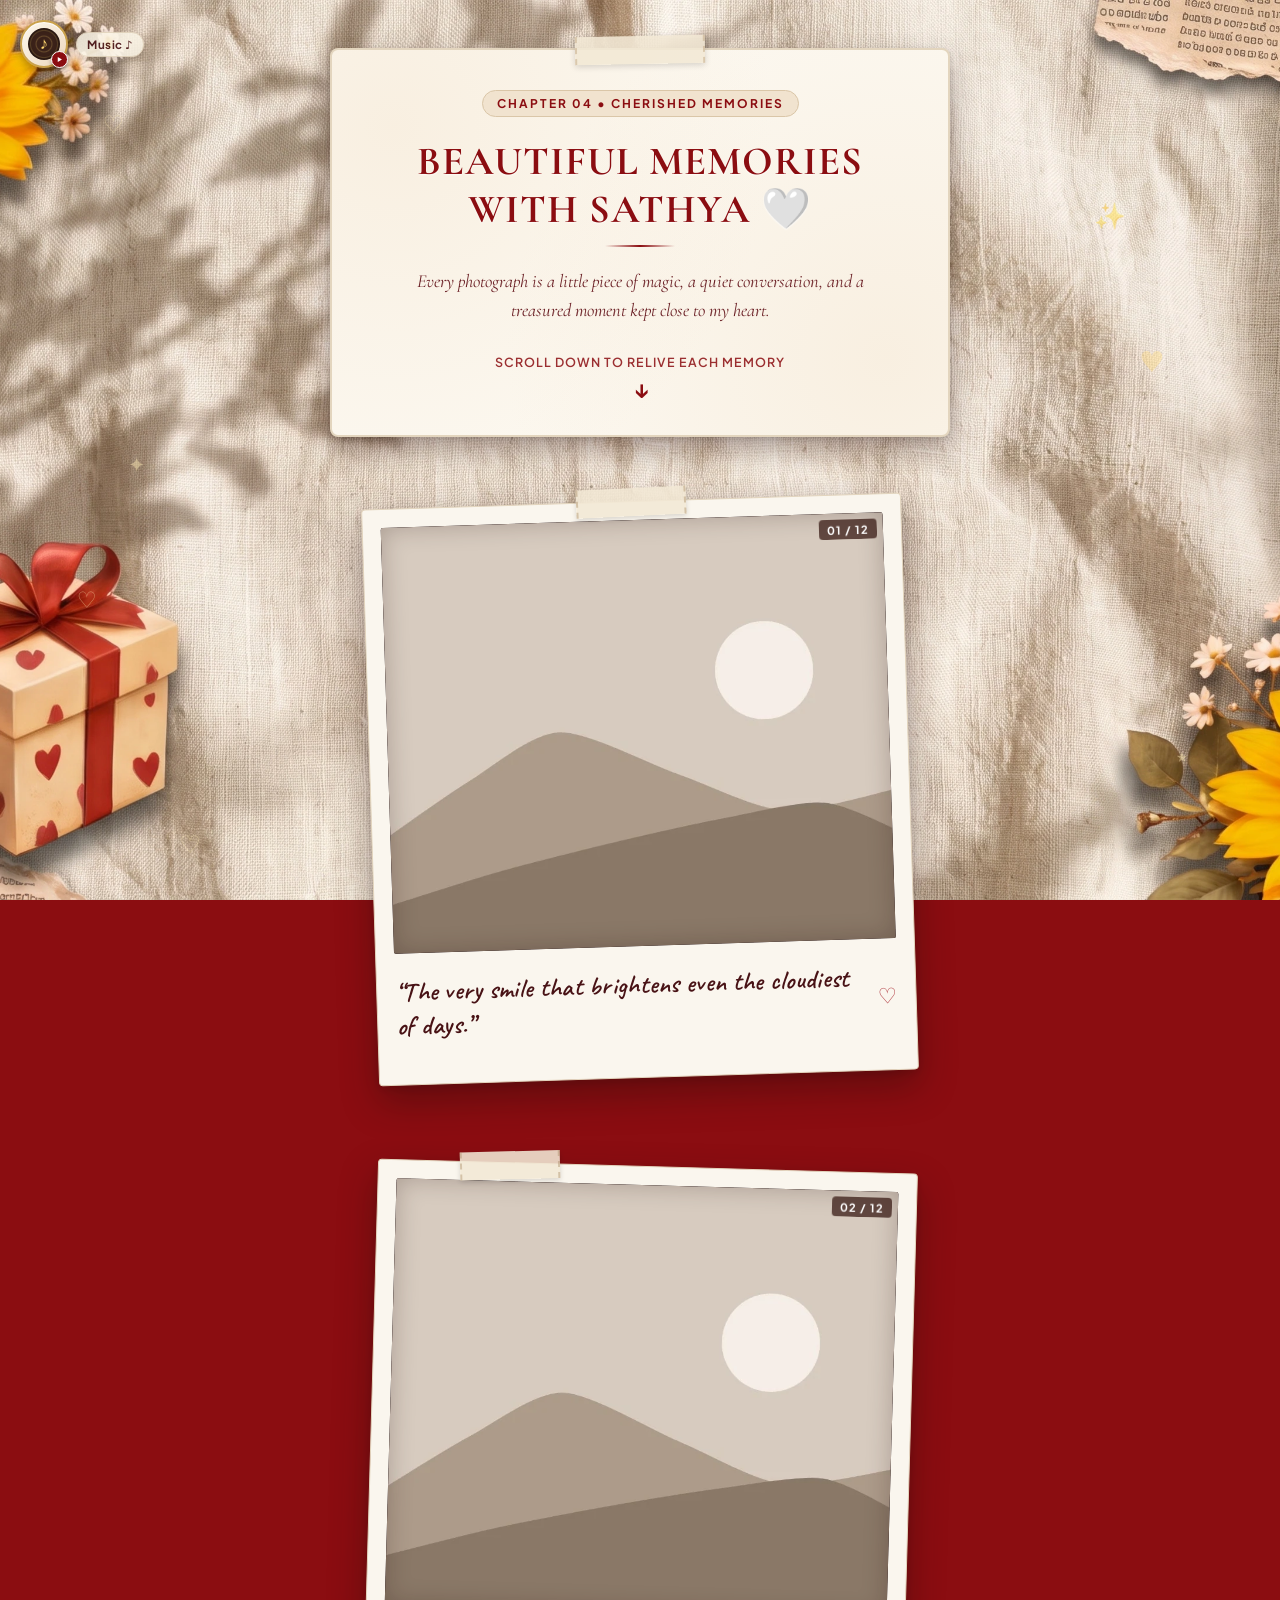
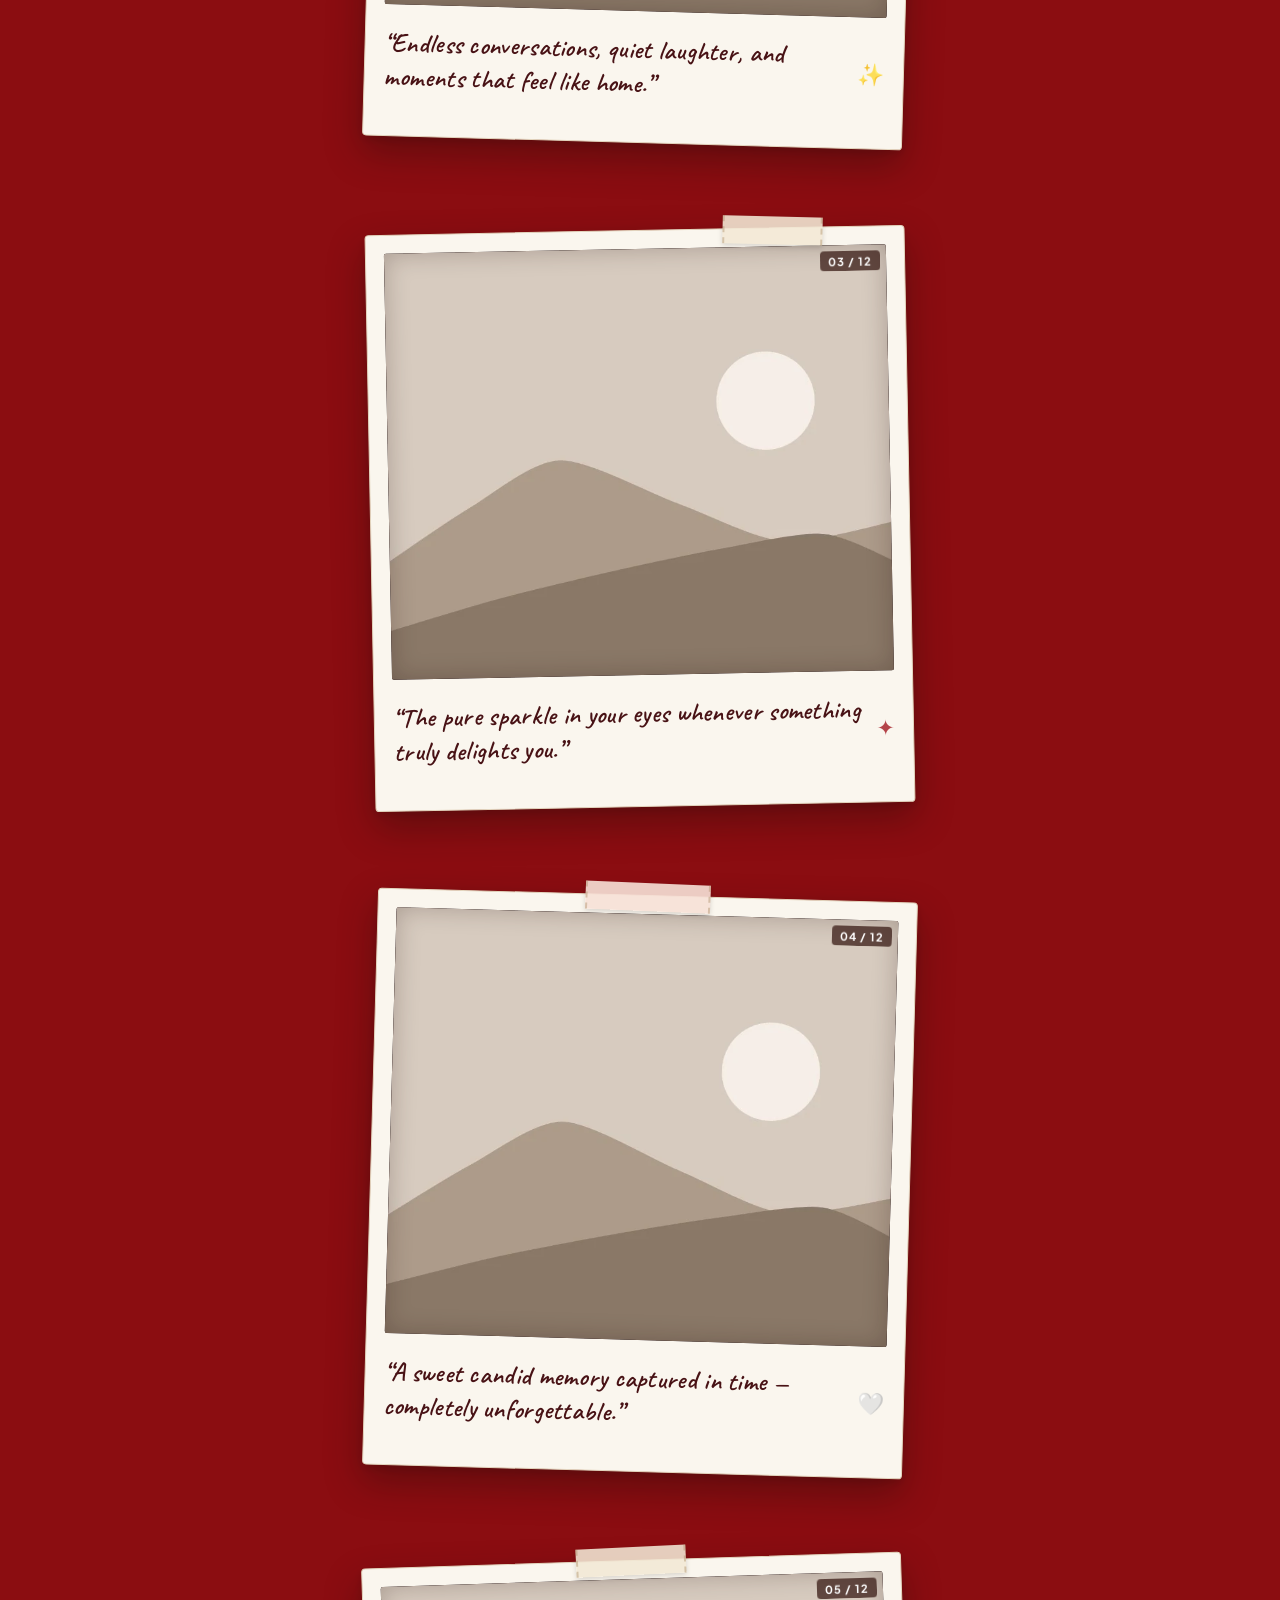
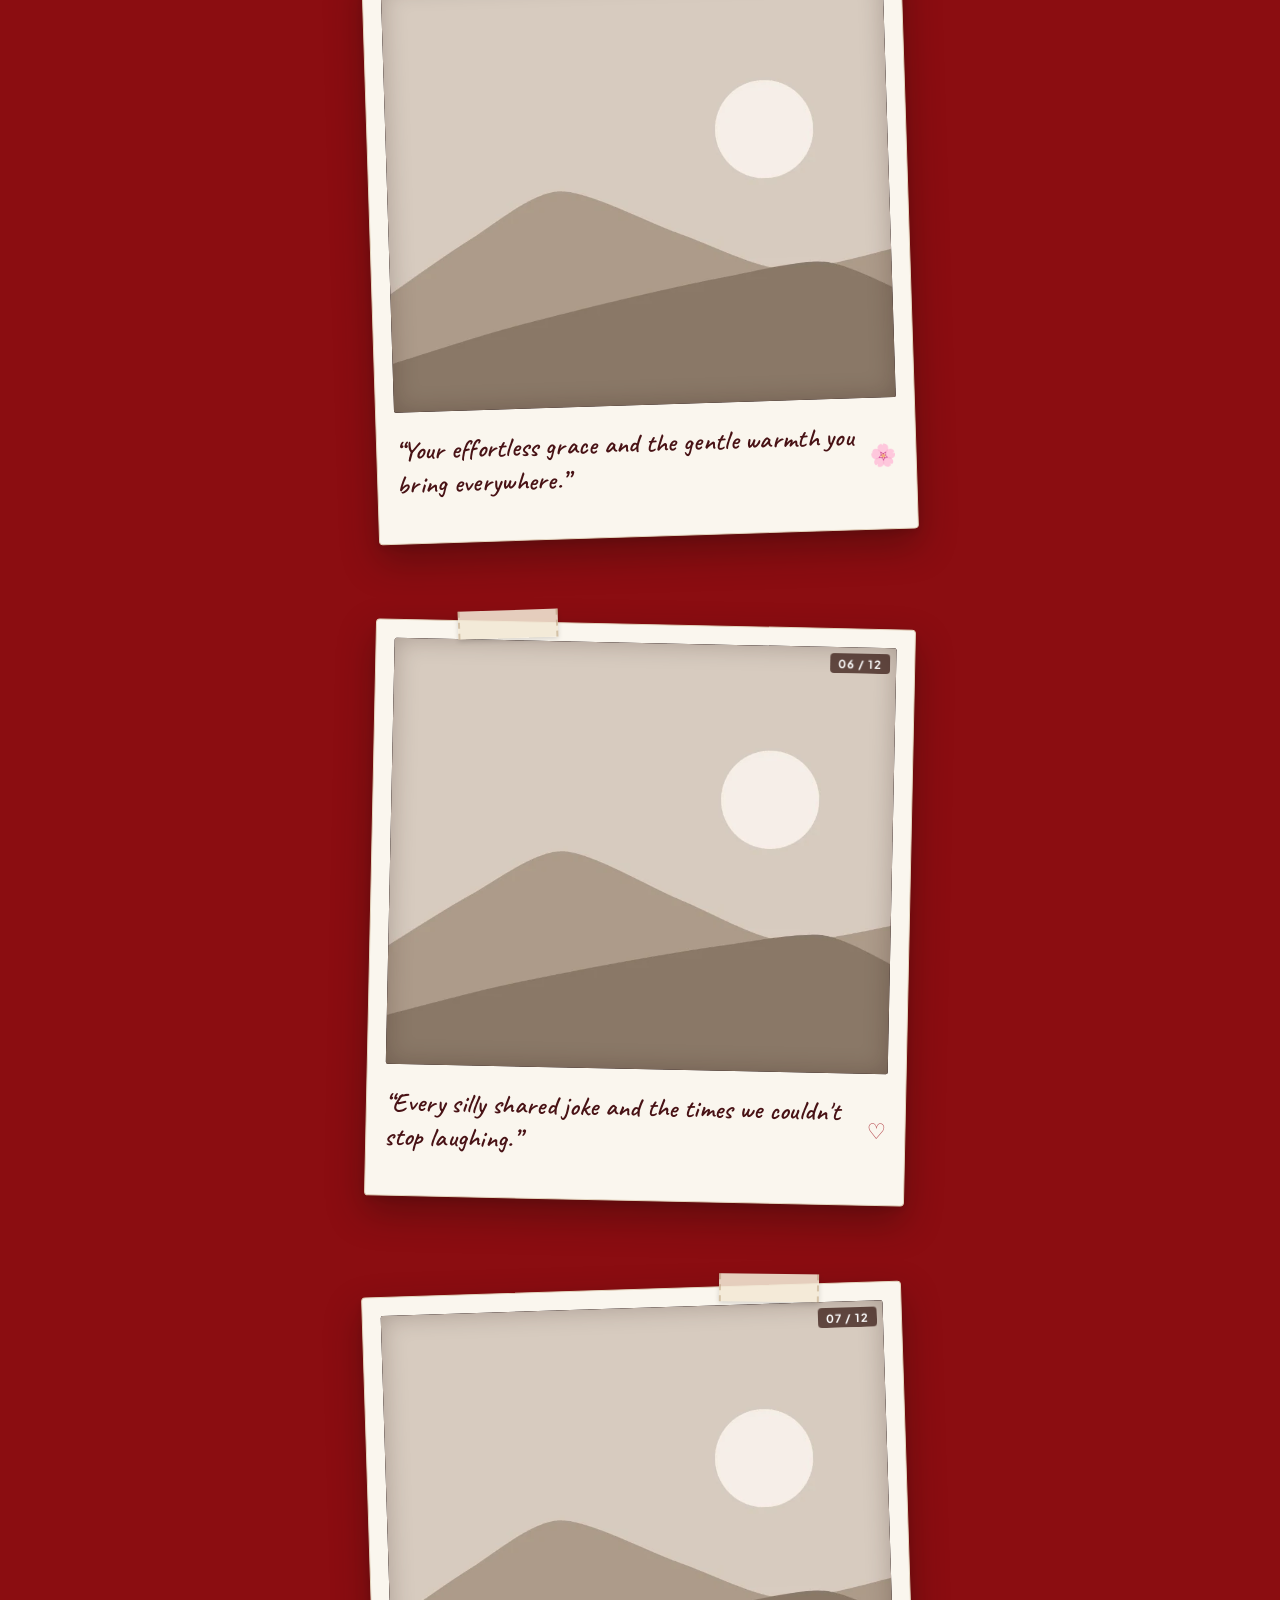
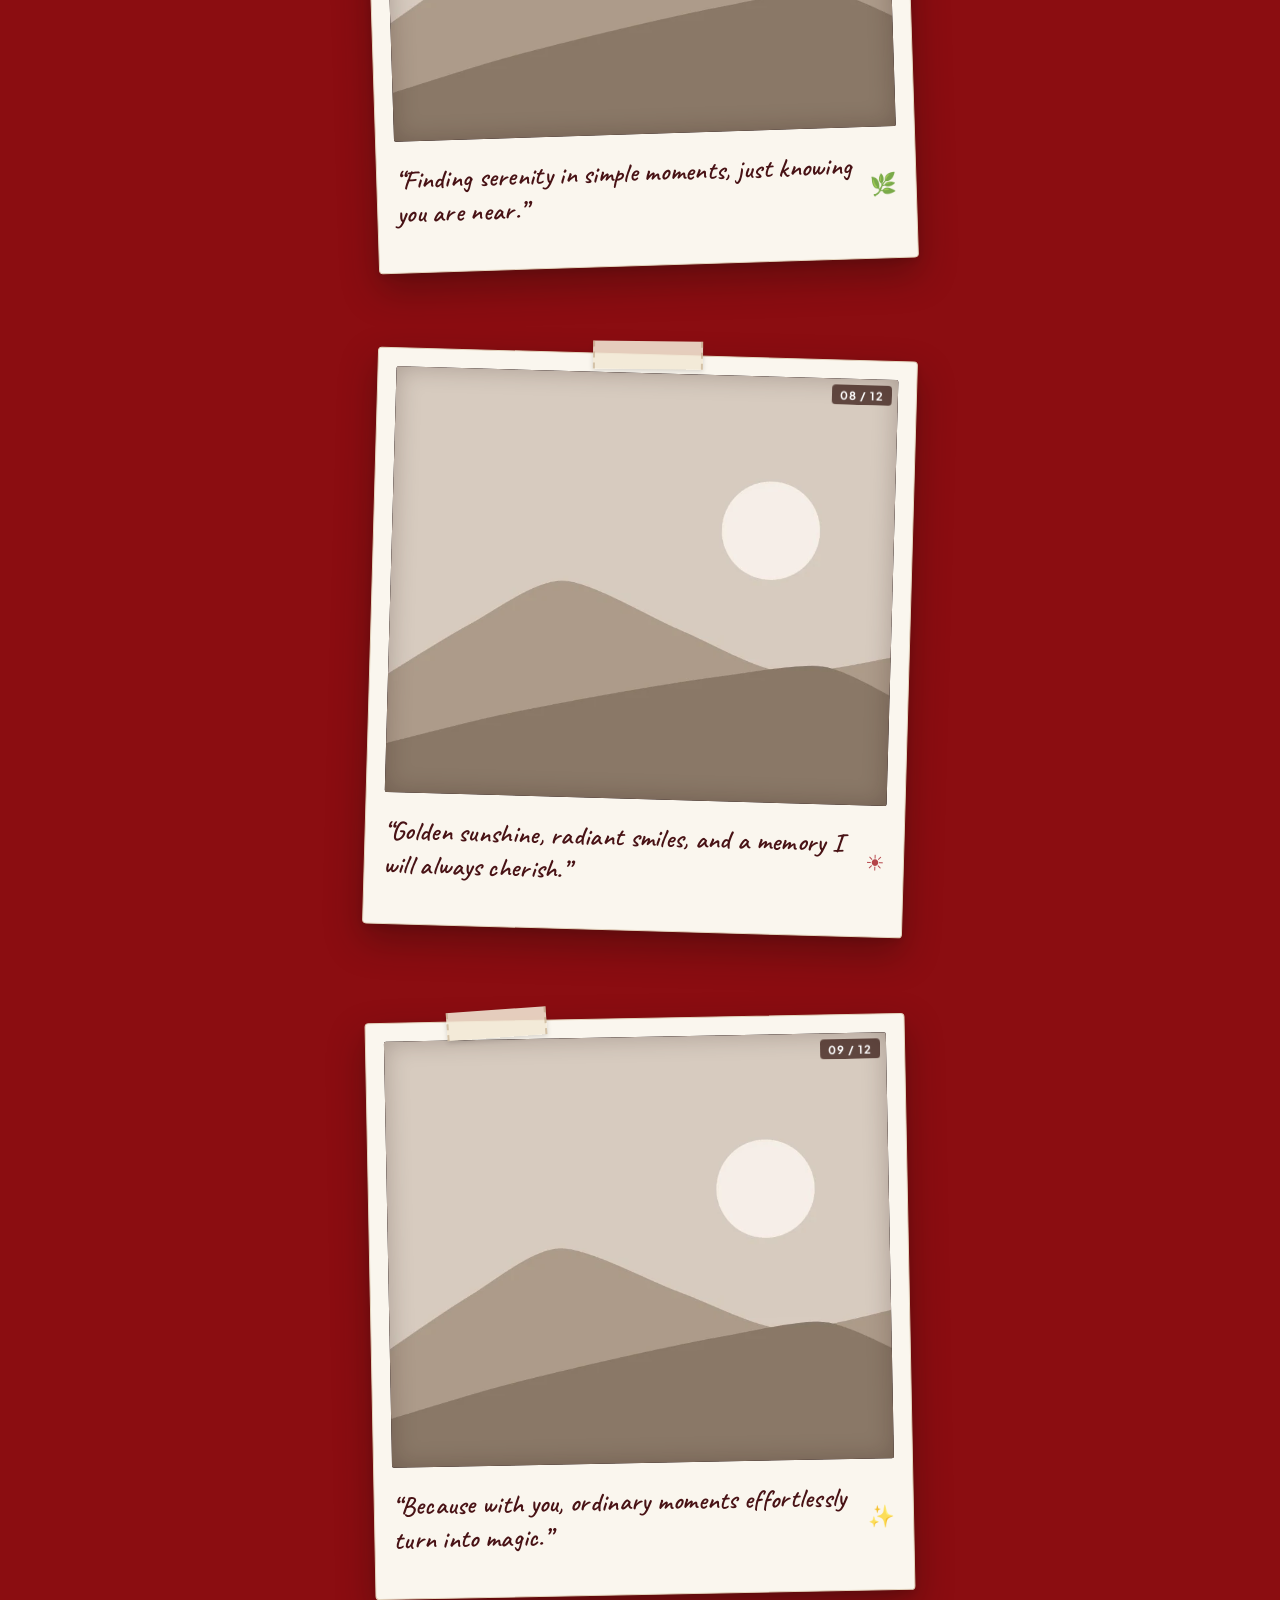
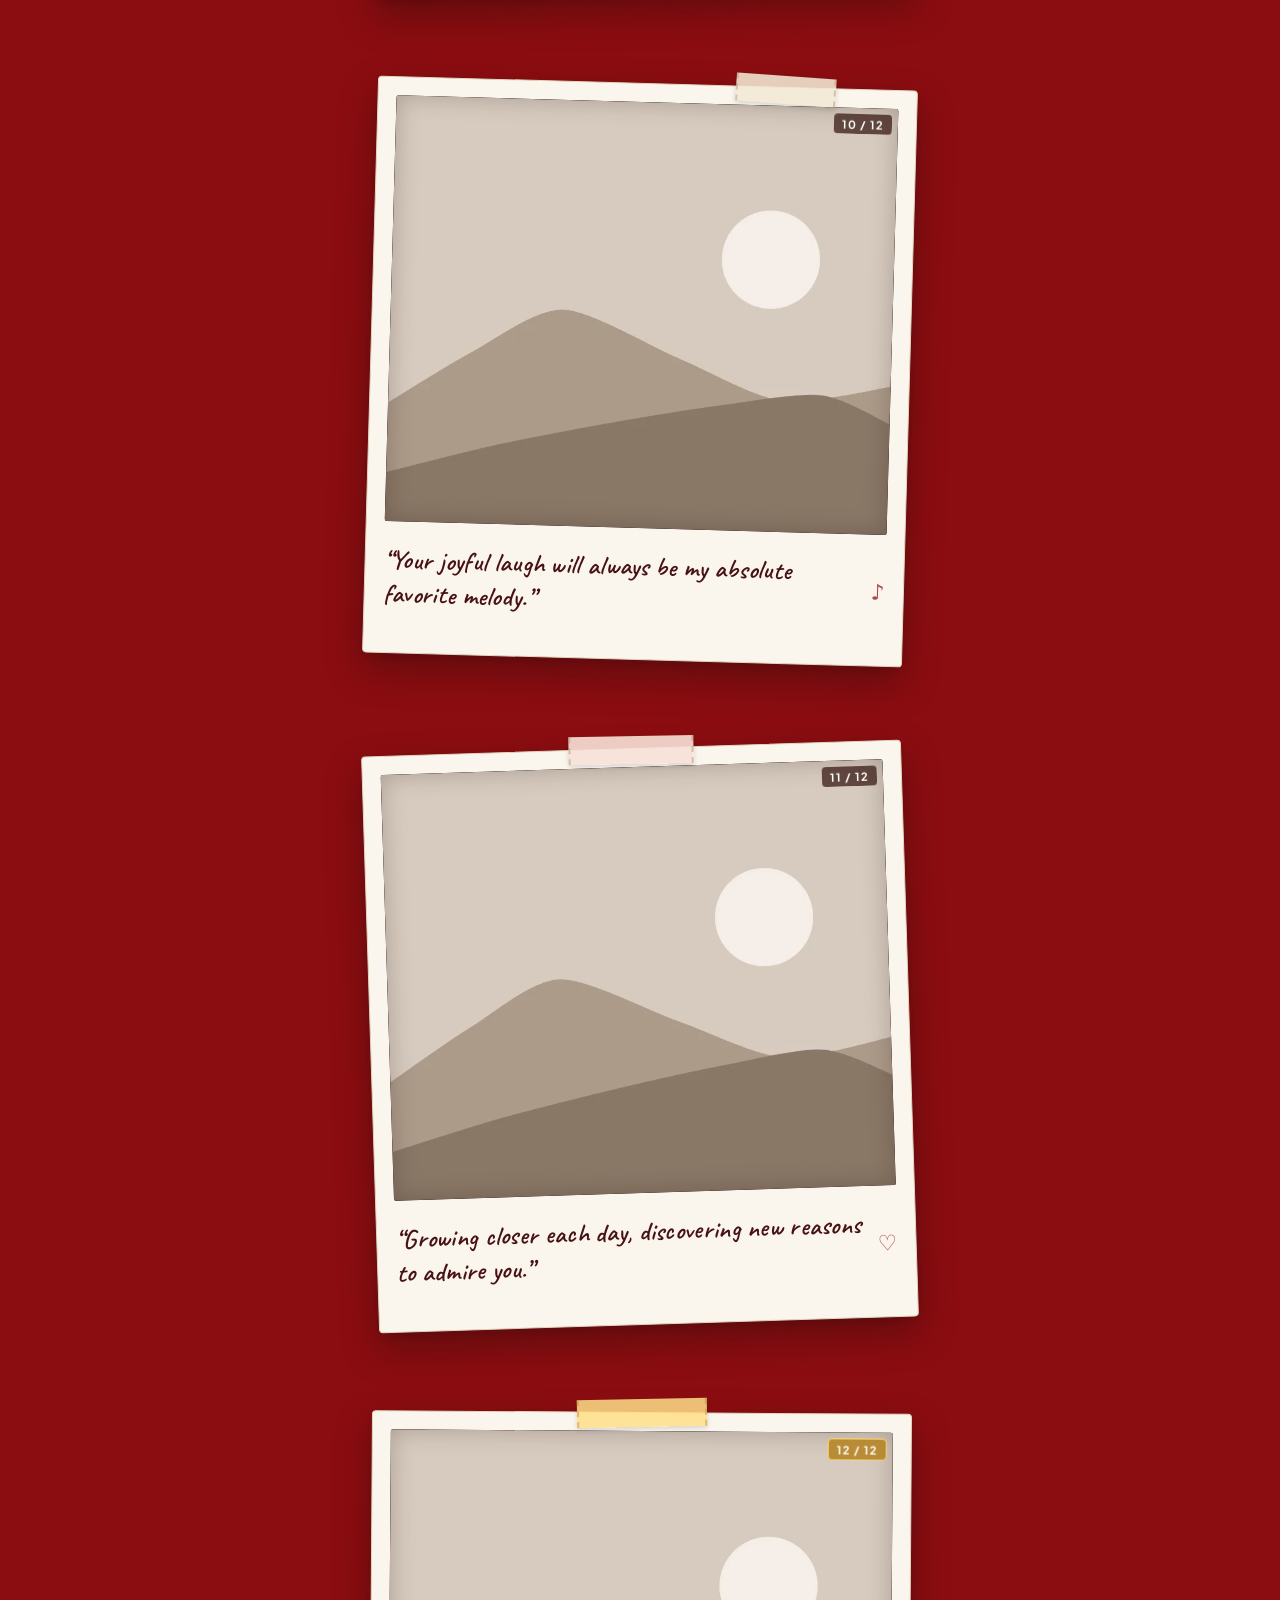
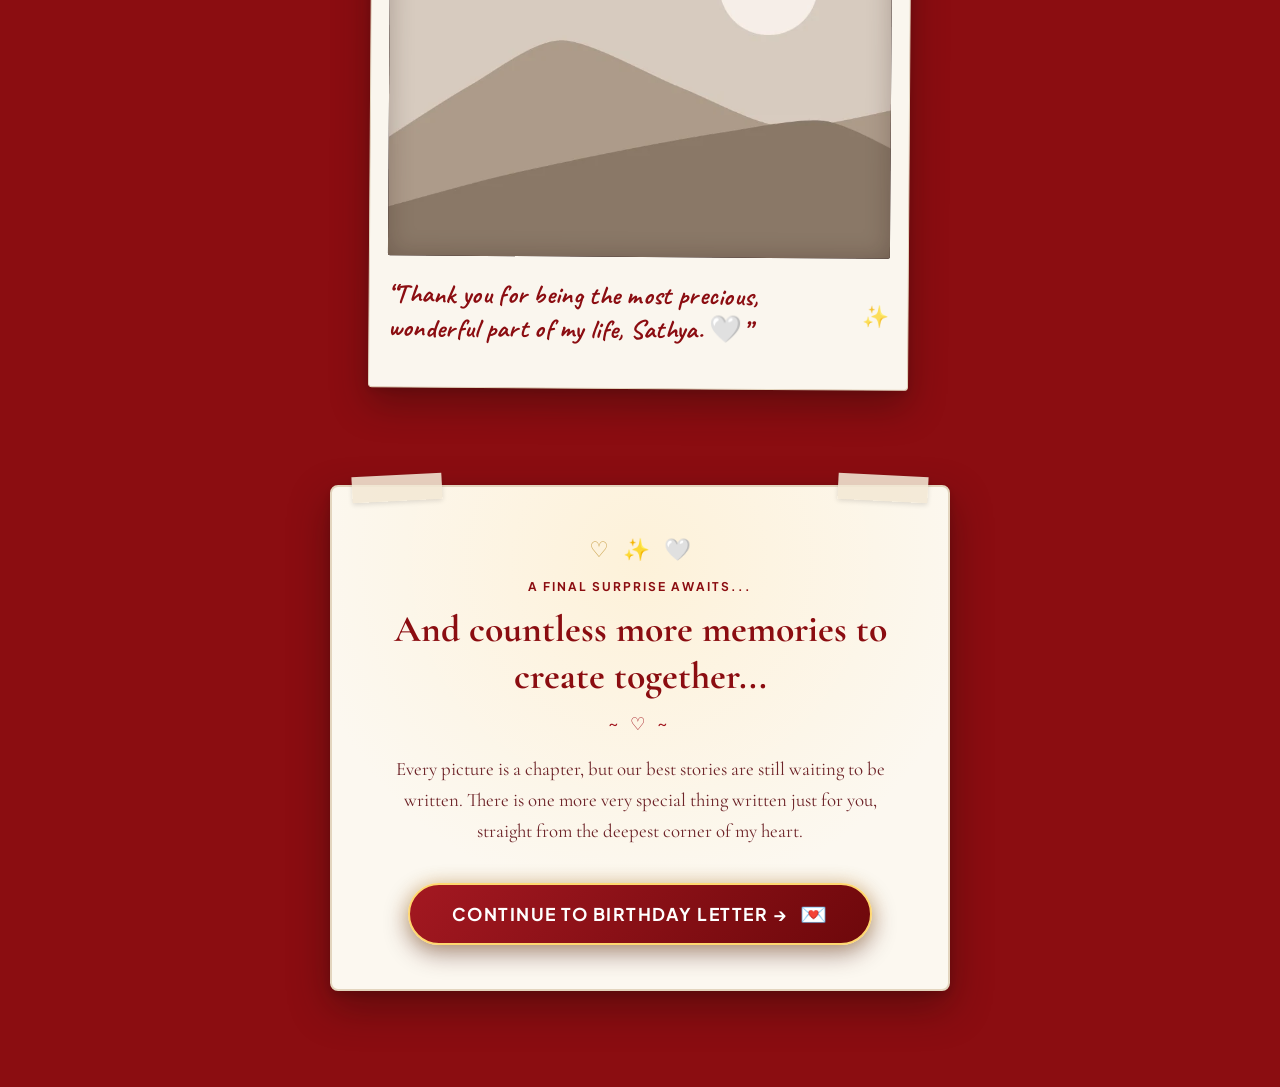
==== beautiful memories.html @ be0d981c "Initial birthday website project setup" ====
<!DOCTYPE html>
<html lang="en">
<head>
  <meta charset="UTF-8">
  <meta name="viewport" content="width=device-width, initial-scale=1.0">
  <meta name="theme-color" content="#8b0d11">
  <title>Beautiful Memories with Sathya — Sathya's Birthday</title>

  <!-- Google Fonts: Romantic vintage cursive handwriting & warm serif/sans -->
  <link rel="preconnect" href="https://fonts.googleapis.com">
  <link rel="preconnect" href="https://fonts.gstatic.com" crossorigin>
  <link href="https://fonts.googleapis.com/css2?family=Caveat:wght@500;600;700&family=Cormorant+Garamond:ital,wght@0,500;0,600;0,700;1,400;1,600&family=Dancing+Script:wght@600;700&family=Marck+Script&family=Playfair+Display:ital,wght@0,600;0,700;1,400&family=Plus+Jakarta+Sans:wght@400;500;600;700&display=swap" rel="stylesheet">

  <link rel="stylesheet" href="css/beautiful-memories.css">
</head>
<body class="beautiful-memories-body">

  <!-- Ambient Scrapbook Floating Particles -->
  <div class="beautiful-memories-ambient" aria-hidden="true">
    <span class="beautiful-memories-ambient-item bm-heart-1">♡</span>
    <span class="beautiful-memories-ambient-item bm-heart-2">♥</span>
    <span class="beautiful-memories-ambient-item bm-heart-3">♡</span>
    <span class="beautiful-memories-ambient-item bm-star-1">✨</span>
    <span class="beautiful-memories-ambient-item bm-star-2">✦</span>
    <span class="beautiful-memories-ambient-item bm-star-3">⋆</span>
    <span class="beautiful-memories-ambient-item bm-heart-4">♡</span>
  </div>

  <!-- Reusable Fixed Top-Left Background Music Player -->
  <aside class="beautiful-memories-music-player" id="beautiful-memories-music-player" aria-label="Background music controls">
    <button 
      type="button" 
      class="beautiful-memories-music-btn" 
      id="beautiful-memories-music-btn" 
      aria-label="Toggle background music"
      aria-pressed="false"
    >
      <div class="beautiful-memories-music-disc" aria-hidden="true">
        <span class="beautiful-memories-music-note">♪</span>
      </div>
      <span class="beautiful-memories-music-indicator" aria-hidden="true">
        <svg class="beautiful-memories-music-indicator-icon beautiful-memories-indicator-play" viewBox="0 0 10 10">
          <polygon points="2.5,1.5 8.5,5 2.5,8.5" />
        </svg>
        <svg class="beautiful-memories-music-indicator-icon beautiful-memories-indicator-pause" viewBox="0 0 10 10">
          <rect x="2" y="1.5" width="2" height="7" rx="0.5" />
          <rect x="6" y="1.5" width="2" height="7" rx="0.5" />
        </svg>
      </span>
    </button>
    <span class="beautiful-memories-music-tooltip">Music ♪</span>
    <audio id="beautiful-memories-audio" preload="auto" loop>
      <source src="assets/music/birthday-song.mp3" type="audio/mpeg">
      <source src="assets/music/birthday-song.wav" type="audio/wav">
    </audio>
  </aside>

  <!-- Main Full-Length Vertical Scroll Container -->
  <main class="beautiful-memories-main" id="beautiful-memories-main">
    
    <!-- Top Header Section (Always loaded first at the very top of the page) -->
    <header class="beautiful-memories-header" id="beautiful-memories-header">
      <div class="beautiful-memories-header-card">
        <!-- Masking Tape Header Accent -->
        <div class="beautiful-memories-tape beautiful-memories-tape-header" aria-hidden="true"></div>
        
        <span class="beautiful-memories-chapter-badge">CHAPTER 04 • CHERISHED MEMORIES</span>
        <h1 class="beautiful-memories-title">BEAUTIFUL MEMORIES WITH SATHYA 🤍</h1>
        <div class="beautiful-memories-title-flourish" aria-hidden="true"></div>
        
        <p class="beautiful-memories-subtitle">
          Every photograph is a little piece of magic, a quiet conversation, and a treasured moment kept close to my heart.
        </p>

        <!-- Downward Scroll Indicator -->
        <div class="beautiful-memories-scroll-cue" aria-hidden="true">
          <span class="beautiful-memories-scroll-text">Scroll down to relive each memory</span>
          <div class="beautiful-memories-scroll-arrow">↓</div>
        </div>
      </div>
    </header>

    <!-- 12 Individual Vertical Photo Sections (One Large Photograph at a Time) -->
    <div class="beautiful-memories-gallery" id="beautiful-memories-gallery">

      <!-- ================= PHOTO 01 ================= -->
      <section class="beautiful-memories-photo-section" id="memory-section-1" aria-label="Memory 1 of 12">
        <article class="beautiful-memories-polaroid-card polaroid-tilt-left" data-index="1">
          <div class="beautiful-memories-washi-tape washi-tape-center" aria-hidden="true"></div>
          <span class="beautiful-memories-counter-tag">01 / 12</span>
          
          <div class="beautiful-memories-photo-frame">
            <img 
              src="assets/photos/photo-1.webp" 
              alt="Memory 1 with Sathya" 
              class="beautiful-memories-img" 
              loading="eager"
              onerror="this.onerror=null; this.src='assets/photos/sathya-birthday-photo.webp';"
            />
            <div class="beautiful-memories-photo-vignette" aria-hidden="true"></div>
          </div>

          <div class="beautiful-memories-caption-area">
            <p class="beautiful-memories-caption">
              “The very smile that brightens even the cloudiest of days.”
            </p>
            <div class="beautiful-memories-doodle-dcor" aria-hidden="true">♡</div>
          </div>
        </article>
      </section>

      <!-- ================= PHOTO 02 ================= -->
      <section class="beautiful-memories-photo-section" id="memory-section-2" aria-label="Memory 2 of 12">
        <article class="beautiful-memories-polaroid-card polaroid-tilt-right" data-index="2">
          <div class="beautiful-memories-washi-tape washi-tape-left" aria-hidden="true"></div>
          <span class="beautiful-memories-counter-tag">02 / 12</span>
          
          <div class="beautiful-memories-photo-frame">
            <img 
              src="assets/photos/photo-2.webp" 
              alt="Memory 2 with Sathya" 
              class="beautiful-memories-img" 
              loading="lazy"
              onerror="this.onerror=null; this.src='assets/photos/sathya-birthday-photo.webp';"
            />
            <div class="beautiful-memories-photo-vignette" aria-hidden="true"></div>
          </div>

          <div class="beautiful-memories-caption-area">
            <p class="beautiful-memories-caption">
              “Endless conversations, quiet laughter, and moments that feel like home.”
            </p>
            <div class="beautiful-memories-doodle-dcor" aria-hidden="true">✨</div>
          </div>
        </article>
      </section>

      <!-- ================= PHOTO 03 ================= -->
      <section class="beautiful-memories-photo-section" id="memory-section-3" aria-label="Memory 3 of 12">
        <article class="beautiful-memories-polaroid-card polaroid-tilt-slight-left" data-index="3">
          <div class="beautiful-memories-washi-tape washi-tape-right" aria-hidden="true"></div>
          <span class="beautiful-memories-counter-tag">03 / 12</span>
          
          <div class="beautiful-memories-photo-frame">
            <img 
              src="assets/photos/photo-3.webp" 
              alt="Memory 3 with Sathya" 
              class="beautiful-memories-img" 
              loading="lazy"
              onerror="this.onerror=null; this.src='assets/photos/sathya-birthday-photo.webp';"
            />
            <div class="beautiful-memories-photo-vignette" aria-hidden="true"></div>
          </div>

          <div class="beautiful-memories-caption-area">
            <p class="beautiful-memories-caption">
              “The pure sparkle in your eyes whenever something truly delights you.”
            </p>
            <div class="beautiful-memories-doodle-dcor" aria-hidden="true">✦</div>
          </div>
        </article>
      </section>

      <!-- ================= PHOTO 04 ================= -->
      <section class="beautiful-memories-photo-section" id="memory-section-4" aria-label="Memory 4 of 12">
        <article class="beautiful-memories-polaroid-card polaroid-tilt-right" data-index="4">
          <div class="beautiful-memories-washi-tape washi-tape-double" aria-hidden="true"></div>
          <span class="beautiful-memories-counter-tag">04 / 12</span>
          
          <div class="beautiful-memories-photo-frame">
            <img 
              src="assets/photos/photo-4.webp" 
              alt="Memory 4 with Sathya" 
              class="beautiful-memories-img" 
              loading="lazy"
              onerror="this.onerror=null; this.src='assets/photos/sathya-birthday-photo.webp';"
            />
            <div class="beautiful-memories-photo-vignette" aria-hidden="true"></div>
          </div>

          <div class="beautiful-memories-caption-area">
            <p class="beautiful-memories-caption">
              “A sweet candid memory captured in time — completely unforgettable.”
            </p>
            <div class="beautiful-memories-doodle-dcor" aria-hidden="true">🤍</div>
          </div>
        </article>
      </section>

      <!-- ================= PHOTO 05 ================= -->
      <section class="beautiful-memories-photo-section" id="memory-section-5" aria-label="Memory 5 of 12">
        <article class="beautiful-memories-polaroid-card polaroid-tilt-left" data-index="5">
          <div class="beautiful-memories-washi-tape washi-tape-center" aria-hidden="true"></div>
          <span class="beautiful-memories-counter-tag">05 / 12</span>
          
          <div class="beautiful-memories-photo-frame">
            <img 
              src="assets/photos/photo-5.webp" 
              alt="Memory 5 with Sathya" 
              class="beautiful-memories-img" 
              loading="lazy"
              onerror="this.onerror=null; this.src='assets/photos/sathya-birthday-photo.webp';"
            />
            <div class="beautiful-memories-photo-vignette" aria-hidden="true"></div>
          </div>

          <div class="beautiful-memories-caption-area">
            <p class="beautiful-memories-caption">
              “Your effortless grace and the gentle warmth you bring everywhere.”
            </p>
            <div class="beautiful-memories-doodle-dcor" aria-hidden="true">🌸</div>
          </div>
        </article>
      </section>

      <!-- ================= PHOTO 06 ================= -->
      <section class="beautiful-memories-photo-section" id="memory-section-6" aria-label="Memory 6 of 12">
        <article class="beautiful-memories-polaroid-card polaroid-tilt-slight-right" data-index="6">
          <div class="beautiful-memories-washi-tape washi-tape-left" aria-hidden="true"></div>
          <span class="beautiful-memories-counter-tag">06 / 12</span>
          
          <div class="beautiful-memories-photo-frame">
            <img 
              src="assets/photos/photo-6.webp" 
              alt="Memory 6 with Sathya" 
              class="beautiful-memories-img" 
              loading="lazy"
              onerror="this.onerror=null; this.src='assets/photos/sathya-birthday-photo.webp';"
            />
            <div class="beautiful-memories-photo-vignette" aria-hidden="true"></div>
          </div>

          <div class="beautiful-memories-caption-area">
            <p class="beautiful-memories-caption">
              “Every silly shared joke and the times we couldn't stop laughing.”
            </p>
            <div class="beautiful-memories-doodle-dcor" aria-hidden="true">♡</div>
          </div>
        </article>
      </section>

      <!-- ================= PHOTO 07 ================= -->
      <section class="beautiful-memories-photo-section" id="memory-section-7" aria-label="Memory 7 of 12">
        <article class="beautiful-memories-polaroid-card polaroid-tilt-left" data-index="7">
          <div class="beautiful-memories-washi-tape washi-tape-right" aria-hidden="true"></div>
          <span class="beautiful-memories-counter-tag">07 / 12</span>
          
          <div class="beautiful-memories-photo-frame">
            <img 
              src="assets/photos/photo-7.webp" 
              alt="Memory 7 with Sathya" 
              class="beautiful-memories-img" 
              loading="lazy"
              onerror="this.onerror=null; this.src='assets/photos/sathya-birthday-photo.webp';"
            />
            <div class="beautiful-memories-photo-vignette" aria-hidden="true"></div>
          </div>

          <div class="beautiful-memories-caption-area">
            <p class="beautiful-memories-caption">
              “Finding serenity in simple moments, just knowing you are near.”
            </p>
            <div class="beautiful-memories-doodle-dcor" aria-hidden="true">🌿</div>
          </div>
        </article>
      </section>

      <!-- ================= PHOTO 08 ================= -->
      <section class="beautiful-memories-photo-section" id="memory-section-8" aria-label="Memory 8 of 12">
        <article class="beautiful-memories-polaroid-card polaroid-tilt-right" data-index="8">
          <div class="beautiful-memories-washi-tape washi-tape-center" aria-hidden="true"></div>
          <span class="beautiful-memories-counter-tag">08 / 12</span>
          
          <div class="beautiful-memories-photo-frame">
            <img 
              src="assets/photos/photo-8.webp" 
              alt="Memory 8 with Sathya" 
              class="beautiful-memories-img" 
              loading="lazy"
              onerror="this.onerror=null; this.src='assets/photos/sathya-birthday-photo.webp';"
            />
            <div class="beautiful-memories-photo-vignette" aria-hidden="true"></div>
          </div>

          <div class="beautiful-memories-caption-area">
            <p class="beautiful-memories-caption">
              “Golden sunshine, radiant smiles, and a memory I will always cherish.”
            </p>
            <div class="beautiful-memories-doodle-dcor" aria-hidden="true">☀️</div>
          </div>
        </article>
      </section>

      <!-- ================= PHOTO 09 ================= -->
      <section class="beautiful-memories-photo-section" id="memory-section-9" aria-label="Memory 9 of 12">
        <article class="beautiful-memories-polaroid-card polaroid-tilt-slight-left" data-index="9">
          <div class="beautiful-memories-washi-tape washi-tape-left" aria-hidden="true"></div>
          <span class="beautiful-memories-counter-tag">09 / 12</span>
          
          <div class="beautiful-memories-photo-frame">
            <img 
              src="assets/photos/photo-9.webp" 
              alt="Memory 9 with Sathya" 
              class="beautiful-memories-img" 
              loading="lazy"
              onerror="this.onerror=null; this.src='assets/photos/sathya-birthday-photo.webp';"
            />
            <div class="beautiful-memories-photo-vignette" aria-hidden="true"></div>
          </div>

          <div class="beautiful-memories-caption-area">
            <p class="beautiful-memories-caption">
              “Because with you, ordinary moments effortlessly turn into magic.”
            </p>
            <div class="beautiful-memories-doodle-dcor" aria-hidden="true">✨</div>
          </div>
        </article>
      </section>

      <!-- ================= PHOTO 10 ================= -->
      <section class="beautiful-memories-photo-section" id="memory-section-10" aria-label="Memory 10 of 12">
        <article class="beautiful-memories-polaroid-card polaroid-tilt-right" data-index="10">
          <div class="beautiful-memories-washi-tape washi-tape-right" aria-hidden="true"></div>
          <span class="beautiful-memories-counter-tag">10 / 12</span>
          
          <div class="beautiful-memories-photo-frame">
            <img 
              src="assets/photos/photo-10.webp" 
              alt="Memory 10 with Sathya" 
              class="beautiful-memories-img" 
              loading="lazy"
              onerror="this.onerror=null; this.src='assets/photos/sathya-birthday-photo.webp';"
            />
            <div class="beautiful-memories-photo-vignette" aria-hidden="true"></div>
          </div>

          <div class="beautiful-memories-caption-area">
            <p class="beautiful-memories-caption">
              “Your joyful laugh will always be my absolute favorite melody.”
            </p>
            <div class="beautiful-memories-doodle-dcor" aria-hidden="true">♪</div>
          </div>
        </article>
      </section>

      <!-- ================= PHOTO 11 ================= -->
      <section class="beautiful-memories-photo-section" id="memory-section-11" aria-label="Memory 11 of 12">
        <article class="beautiful-memories-polaroid-card polaroid-tilt-left" data-index="11">
          <div class="beautiful-memories-washi-tape washi-tape-double" aria-hidden="true"></div>
          <span class="beautiful-memories-counter-tag">11 / 12</span>
          
          <div class="beautiful-memories-photo-frame">
            <img 
              src="assets/photos/photo-11.webp" 
              alt="Memory 11 with Sathya" 
              class="beautiful-memories-img" 
              loading="lazy"
              onerror="this.onerror=null; this.src='assets/photos/sathya-birthday-photo.webp';"
            />
            <div class="beautiful-memories-photo-vignette" aria-hidden="true"></div>
          </div>

          <div class="beautiful-memories-caption-area">
            <p class="beautiful-memories-caption">
              “Growing closer each day, discovering new reasons to admire you.”
            </p>
            <div class="beautiful-memories-doodle-dcor" aria-hidden="true">♡</div>
          </div>
        </article>
      </section>

      <!-- ================= PHOTO 12 ================= -->
      <section class="beautiful-memories-photo-section" id="memory-section-12" aria-label="Memory 12 of 12">
        <article class="beautiful-memories-polaroid-card polaroid-tilt-center" data-index="12">
          <div class="beautiful-memories-washi-tape washi-tape-gold" aria-hidden="true"></div>
          <span class="beautiful-memories-counter-tag tag-gold">12 / 12</span>
          
          <div class="beautiful-memories-photo-frame">
            <img 
              src="assets/photos/photo-12.webp" 
              alt="Memory 12 with Sathya" 
              class="beautiful-memories-img" 
              loading="lazy"
              onerror="this.onerror=null; this.src='assets/photos/sathya-birthday-photo.webp';"
            />
            <div class="beautiful-memories-photo-vignette" aria-hidden="true"></div>
          </div>

          <div class="beautiful-memories-caption-area">
            <p class="beautiful-memories-caption caption-highlight">
              “Thank you for being the most precious, wonderful part of my life, Sathya. 🤍”
            </p>
            <div class="beautiful-memories-doodle-dcor" aria-hidden="true">✨</div>
          </div>
        </article>
      </section>

    </div><!-- /.beautiful-memories-gallery -->

    <!-- ================= FINAL CLOSING MESSAGE & CONTINUE BUTTON ================= -->
    <!-- Appears only after Photo 12 -->
    <footer class="beautiful-memories-closing-section" id="beautiful-memories-closing">
      <div class="beautiful-memories-closing-card" id="beautiful-memories-closing-card">
        
        <!-- Washi Tape Strips -->
        <div class="beautiful-memories-tape beautiful-memories-tape-closing-tl" aria-hidden="true"></div>
        <div class="beautiful-memories-tape beautiful-memories-tape-closing-tr" aria-hidden="true"></div>

        <!-- Decorative Doodles -->
        <div class="beautiful-memories-closing-doodles" aria-hidden="true">
          <span class="bm-closing-doodle cd-1">♡</span>
          <span class="bm-closing-doodle cd-2">✨</span>
          <span class="bm-closing-doodle cd-3">🤍</span>
        </div>

        <span class="beautiful-memories-closing-pretitle">A FINAL SURPRISE AWAITS...</span>
        
        <h2 class="beautiful-memories-closing-heading">
          And countless more memories to create together...
        </h2>

        <div class="beautiful-memories-divider" aria-hidden="true">
          <span>~ ♡ ~</span>
        </div>

        <p class="beautiful-memories-closing-text">
          Every picture is a chapter, but our best stories are still waiting to be written. There is one more very special thing written just for you, straight from the deepest corner of my heart.
        </p>

        <!-- Only the final memories page has this CONTINUE button -->
        <div class="beautiful-memories-action-area">
          <button 
            type="button" 
            class="beautiful-memories-continue-btn" 
            id="beautiful-memories-continue-btn"
            aria-label="Continue to Sathya's birthday letter"
          >
            <span class="beautiful-memories-btn-text">CONTINUE TO BIRTHDAY LETTER →</span>
            <span class="beautiful-memories-btn-icon" aria-hidden="true">💌</span>
          </button>
        </div>

      </div>
    </footer>

  </main>

  <script src="js/beautiful-memories.js"></script>
</body>
</html>
---- css/beautiful-memories.css ----
/* ==========================================================================
   SATHYA'S BIRTHDAY WEBSITE - SECTION 06: BEAUTIFUL MEMORIES
   Style: Full-Length Vertical Scrapbook Polaroid Gallery
   Class Prefix: beautiful-memories-
   ========================================================================== */

/* --------------------------------------------------------------------------
   1. CSS Custom Properties / Design Tokens
   -------------------------------------------------------------------------- */
:root {
  --beautiful-memories-crimson: #8b0d11;
  --beautiful-memories-crimson-dark: #5e070a;
  --beautiful-memories-crimson-soft: #a31821;
  --beautiful-memories-cream: #fcf8f0;
  --beautiful-memories-polaroid-bg: #faf6ee;
  --beautiful-memories-polaroid-border: #e3d5be;
  --beautiful-memories-parchment: #f7eedf;
  --beautiful-memories-ink: #481215;
  --beautiful-memories-ink-soft: #6d2328;
  --beautiful-memories-ink-muted: #884347;
  --beautiful-memories-gold: #ffd770;
  --beautiful-memories-gold-deep: #caa24c;
  --beautiful-memories-gold-glow: rgba(255, 215, 112, 0.45);
  --beautiful-memories-gold-bright: #ffea9f;
  --beautiful-memories-tape: rgba(243, 233, 213, 0.88);
  --beautiful-memories-tape-gold: rgba(255, 222, 137, 0.85);

  --beautiful-memories-font-hand: 'Caveat', 'Dancing Script', 'Marck Script', cursive;
  --beautiful-memories-font-display: 'Playfair Display', Georgia, serif;
  --beautiful-memories-font-serif: 'Cormorant Garamond', Georgia, serif;
  --beautiful-memories-font-ui: 'Plus Jakarta Sans', system-ui, sans-serif;

  --beautiful-memories-ease-spring: cubic-bezier(0.34, 1.56, 0.64, 1);
  --beautiful-memories-ease-smooth: cubic-bezier(0.25, 1, 0.5, 1);
}

/* --------------------------------------------------------------------------
   2. Reset & Strict Global Scrapbook Background
   -------------------------------------------------------------------------- */
*, *::before, *::after {
  box-sizing: border-box;
  margin: 0;
  padding: 0;
}

html {
  scroll-behavior: smooth;
}

html, body {
  width: 100%;
  min-height: 100%;
}

body.beautiful-memories-body {
  min-height: 100vh;
  margin: 0;
  font-family: var(--beautiful-memories-font-ui);
  background-color: var(--beautiful-memories-crimson);
  /* Approved original desktop scrapbook background */
  background-image: url('../assets/scrapbook-background.webp');
  background-size: cover;
  background-position: center top;
  background-repeat: no-repeat;
  background-attachment: fixed;
  color: var(--beautiful-memories-ink);
  overflow-x: hidden;
  position: relative;
}

/* Responsive Approved Mobile Background */
@media (max-width: 768px) {
  body.beautiful-memories-body {
    background-image: url('../assets/scrapbook-background-mobile.webp');
    background-attachment: fixed;
    background-position: center top;
  }
}

/* --------------------------------------------------------------------------
   3. Ambient Scrapbook Particles
   -------------------------------------------------------------------------- */
.beautiful-memories-ambient {
  position: fixed;
  inset: 0;
  pointer-events: none;
  z-index: 1;
  overflow: hidden;
}

.beautiful-memories-ambient-item {
  position: absolute;
  color: rgba(255, 235, 180, 0.45);
  font-size: 1.25rem;
  user-select: none;
  animation: beautiful-memories-float 7s ease-in-out infinite alternate;
}

.bm-heart-1 { top: 12%; left: 8%; font-size: 1.5rem; animation-duration: 6s; }
.bm-heart-2 { top: 38%; right: 9%; font-size: 1.8rem; animation-duration: 8s; color: rgba(255, 215, 112, 0.35); }
.bm-heart-3 { top: 65%; left: 6%; font-size: 1.4rem; animation-duration: 7s; }
.bm-star-1  { top: 22%; right: 12%; font-size: 1.6rem; animation-duration: 5s; }
.bm-star-2  { top: 50%; left: 10%; font-size: 1.3rem; animation-duration: 9s; }
.bm-star-3  { top: 82%; right: 7%; font-size: 1.7rem; animation-duration: 6.5s; }
.bm-heart-4 { top: 92%; left: 14%; font-size: 1.5rem; animation-duration: 7.5s; }

@keyframes beautiful-memories-float {
  0% { transform: translateY(0) rotate(0deg); opacity: 0.3; }
  50% { opacity: 0.6; }
  100% { transform: translateY(-24px) rotate(12deg); opacity: 0.4; }
}

/* --------------------------------------------------------------------------
   4. Reusable Fixed Top-Left Background Music Player
   -------------------------------------------------------------------------- */
.beautiful-memories-music-player {
  position: fixed;
  top: 1.25rem;
  left: 1.25rem;
  z-index: 100;
  display: flex;
  align-items: center;
  gap: 8px;
}

.beautiful-memories-music-btn {
  appearance: none;
  width: 48px;
  height: 48px;
  min-width: 44px;
  min-height: 44px;
  border-radius: 50%;
  background: linear-gradient(135deg, #fdf8ed 0%, #edd8be 100%);
  border: 2px solid #caa24c;
  box-shadow: 
    0 4px 10px rgba(45, 15, 10, 0.35),
    inset 0 1px 1px rgba(255, 255, 255, 0.9);
  cursor: pointer;
  display: flex;
  align-items: center;
  justify-content: center;
  position: relative;
  transition: transform 0.2s var(--beautiful-memories-ease-spring), box-shadow 0.2s ease, border-color 0.2s ease;
  touch-action: manipulation;
  -webkit-tap-highlight-color: transparent;
}

.beautiful-memories-music-btn:hover {
  transform: scale(1.08);
  box-shadow: 
    0 6px 14px rgba(45, 15, 10, 0.45),
    0 0 12px var(--beautiful-memories-gold-glow);
  border-color: #ffd770;
}

.beautiful-memories-music-btn:active {
  transform: scale(0.95);
}

.beautiful-memories-music-btn:focus-visible {
  outline: 2px solid #ffd770;
  outline-offset: 3px;
}

/* Vinyl groove lines & spinning note icon */
.beautiful-memories-music-disc {
  width: 32px;
  height: 32px;
  border-radius: 50%;
  background: #3b2219;
  background-image: 
    radial-gradient(circle, transparent 30%, rgba(255, 215, 110, 0.2) 35%, transparent 40%),
    radial-gradient(circle, transparent 55%, rgba(255, 215, 110, 0.2) 60%, transparent 65%);
  display: flex;
  align-items: center;
  justify-content: center;
  box-shadow: inset 0 0 4px rgba(0, 0, 0, 0.8);
  transition: transform 0.3s ease;
}

.beautiful-memories-music-note {
  font-size: 1.05rem;
  color: #ffd770;
  line-height: 1;
}

/* Playing spinning state */
.beautiful-memories-music-player.is-playing .beautiful-memories-music-disc {
  animation: beautiful-memories-music-spin 3s linear infinite;
}

.beautiful-memories-music-player.is-playing .beautiful-memories-music-btn {
  border-color: #ffd770;
  box-shadow: 
    0 4px 12px rgba(45, 15, 10, 0.4),
    0 0 16px var(--beautiful-memories-gold-glow);
}

@keyframes beautiful-memories-music-spin {
  from { transform: rotate(0deg); }
  to { transform: rotate(360deg); }
}

/* Play/Pause tiny badge indicator */
.beautiful-memories-music-indicator {
  position: absolute;
  bottom: -2px;
  right: -2px;
  width: 17px;
  height: 17px;
  border-radius: 50%;
  background: var(--beautiful-memories-crimson);
  border: 1.5px solid #fff;
  display: flex;
  align-items: center;
  justify-content: center;
  box-shadow: 0 2px 4px rgba(0, 0, 0, 0.3);
  transition: background-color 0.25s ease, transform 0.25s ease;
}

.beautiful-memories-music-indicator-icon {
  width: 7px;
  height: 7px;
  fill: #ffffff;
}

.beautiful-memories-indicator-play { display: block; }
.beautiful-memories-indicator-pause { display: none; }

.beautiful-memories-music-player.is-playing .beautiful-memories-indicator-play { display: none; }
.beautiful-memories-music-player.is-playing .beautiful-memories-indicator-pause { display: block; }
.beautiful-memories-music-player.is-playing .beautiful-memories-music-indicator { background: #a31821; }

.beautiful-memories-music-tooltip {
  background: rgba(251, 245, 231, 0.95);
  color: var(--beautiful-memories-ink);
  font-family: var(--beautiful-memories-font-ui);
  font-size: 0.72rem;
  font-weight: 700;
  padding: 4px 10px;
  border-radius: 12px;
  border: 1px solid var(--beautiful-memories-polaroid-border);
  box-shadow: 0 2px 6px rgba(0, 0, 0, 0.15);
  pointer-events: none;
  opacity: 0.9;
  letter-spacing: 0.5px;
}

/* --------------------------------------------------------------------------
   5. Main Scroll Container & Header
   -------------------------------------------------------------------------- */
.beautiful-memories-main {
  position: relative;
  z-index: 2;
  width: 100%;
  max-width: 760px;
  margin: 0 auto;
  padding: 3rem 1.25rem 6rem;
  display: flex;
  flex-direction: column;
  align-items: center;
}

/* Top Header Card */
.beautiful-memories-header {
  width: 100%;
  margin-bottom: 4rem;
  display: flex;
  justify-content: center;
}

.beautiful-memories-header-card {
  width: 100%;
  max-width: 620px;
  background: var(--beautiful-memories-cream);
  border: 2px solid var(--beautiful-memories-polaroid-border);
  border-radius: 8px;
  padding: 2.5rem 2rem 2rem;
  box-shadow: 
    0 12px 28px rgba(35, 10, 8, 0.35),
    0 2px 6px rgba(0, 0, 0, 0.12);
  text-align: center;
  position: relative;
  background-image: 
    radial-gradient(circle at 10% 20%, rgba(243, 226, 202, 0.4) 0%, transparent 60%),
    radial-gradient(circle at 90% 80%, rgba(243, 226, 202, 0.4) 0%, transparent 60%);
}

/* Washi Tape Header Accent */
.beautiful-memories-tape-header {
  position: absolute;
  top: -14px;
  left: 50%;
  transform: translateX(-50%) rotate(-1deg);
  width: 130px;
  height: 28px;
  background: var(--beautiful-memories-tape);
  box-shadow: 0 2px 6px rgba(0, 0, 0, 0.15);
  border-left: 2px dashed rgba(180, 150, 110, 0.4);
  border-right: 2px dashed rgba(180, 150, 110, 0.4);
}

.beautiful-memories-chapter-badge {
  display: inline-block;
  background: #f1e3cf;
  color: var(--beautiful-memories-crimson);
  font-family: var(--beautiful-memories-font-ui);
  font-size: 0.75rem;
  font-weight: 700;
  letter-spacing: 2px;
  text-transform: uppercase;
  padding: 5px 14px;
  border-radius: 20px;
  border: 1px solid #dac6a8;
  margin-bottom: 1.25rem;
}

.beautiful-memories-title {
  font-family: var(--beautiful-memories-font-serif);
  font-size: clamp(1.8rem, 4.2vw, 2.5rem);
  font-weight: 700;
  color: var(--beautiful-memories-crimson);
  letter-spacing: 1px;
  line-height: 1.2;
  margin-bottom: 0.5rem;
  text-shadow: 0 1px 2px rgba(255, 255, 255, 0.8);
}

.beautiful-memories-title-flourish {
  width: 70px;
  height: 2px;
  background: linear-gradient(90deg, transparent, var(--beautiful-memories-crimson), transparent);
  margin: 0.75rem auto 1.25rem;
}

.beautiful-memories-subtitle {
  font-family: var(--beautiful-memories-font-serif);
  font-style: italic;
  font-size: 1.15rem;
  line-height: 1.6;
  color: var(--beautiful-memories-ink-soft);
  max-width: 480px;
  margin: 0 auto 1.75rem;
}

/* Scroll Cue */
.beautiful-memories-scroll-cue {
  display: flex;
  flex-direction: column;
  align-items: center;
  gap: 6px;
  color: var(--beautiful-memories-crimson);
  margin-top: 1rem;
}

.beautiful-memories-scroll-text {
  font-family: var(--beautiful-memories-font-ui);
  font-size: 0.78rem;
  font-weight: 600;
  letter-spacing: 1px;
  text-transform: uppercase;
  opacity: 0.85;
}

.beautiful-memories-scroll-arrow {
  font-size: 1.35rem;
  font-weight: 700;
  animation: beautiful-memories-bounce 1.8s infinite;
}

@keyframes beautiful-memories-bounce {
  0%, 100% { transform: translateY(0); }
  50% { transform: translateY(6px); }
}

/* --------------------------------------------------------------------------
   6. 12 Individual Vertical Photo Sections (One Large Photo at a Time)
   -------------------------------------------------------------------------- */
.beautiful-memories-gallery {
  width: 100%;
  display: flex;
  flex-direction: column;
  align-items: center;
  gap: 5.5rem; /* Generous breathing room between individual photo experiences */
}

.beautiful-memories-photo-section {
  width: 100%;
  display: flex;
  justify-content: center;
  opacity: 0;
  transform: translateY(45px);
  transition: opacity 0.85s var(--beautiful-memories-ease-smooth), transform 0.85s var(--beautiful-memories-ease-smooth);
}

/* Scroll reveal class added by IntersectionObserver */
.beautiful-memories-photo-section.is-revealed {
  opacity: 1;
  transform: translateY(0);
}

/* Polaroid Card Container */
.beautiful-memories-polaroid-card {
  width: 100%;
  max-width: 540px;
  background: var(--beautiful-memories-polaroid-bg);
  border: 1px solid var(--beautiful-memories-polaroid-border);
  border-radius: 4px;
  padding: 1.15rem 1.15rem 2.25rem 1.15rem; /* Authentic Polaroid proportions with generous bottom margin */
  box-shadow: 
    0 16px 36px rgba(35, 10, 8, 0.38),
    0 3px 8px rgba(0, 0, 0, 0.12);
  position: relative;
  transition: transform 0.4s var(--beautiful-memories-ease-spring), box-shadow 0.4s ease;
  user-select: none;
}

.beautiful-memories-polaroid-card:hover {
  transform: scale(1.02) rotate(0deg) !important;
  box-shadow: 
    0 22px 48px rgba(35, 10, 8, 0.48),
    0 6px 14px rgba(0, 0, 0, 0.16);
}

/* Alternating Organic Scrapbook Tilts */
.polaroid-tilt-left { transform: rotate(-1.8deg); }
.polaroid-tilt-right { transform: rotate(1.6deg); }
.polaroid-tilt-slight-left { transform: rotate(-1.1deg); }
.polaroid-tilt-slight-right { transform: rotate(1.2deg); }
.polaroid-tilt-center { transform: rotate(0.4deg); }

/* Washi Tape Strip Accents */
.beautiful-memories-washi-tape {
  position: absolute;
  height: 28px;
  background: var(--beautiful-memories-tape);
  box-shadow: 0 2px 5px rgba(0, 0, 0, 0.14);
  border-left: 2px dashed rgba(165, 135, 95, 0.4);
  border-right: 2px dashed rgba(165, 135, 95, 0.4);
  z-index: 5;
}

.washi-tape-center {
  top: -14px;
  left: 50%;
  transform: translateX(-50%) rotate(-1deg);
  width: 110px;
}

.washi-tape-left {
  top: -12px;
  left: 15%;
  transform: rotate(-3deg);
  width: 100px;
}

.washi-tape-right {
  top: -12px;
  right: 15%;
  transform: rotate(2.5deg);
  width: 100px;
}

.washi-tape-double {
  top: -13px;
  left: 50%;
  transform: translateX(-50%) rotate(0.8deg);
  width: 125px;
  background: rgba(248, 226, 215, 0.9);
}

.washi-tape-gold {
  top: -14px;
  left: 50%;
  transform: translateX(-50%) rotate(-1.5deg);
  width: 130px;
  background: var(--beautiful-memories-tape-gold);
  border-left: 2px dashed rgba(185, 145, 60, 0.5);
  border-right: 2px dashed rgba(185, 145, 60, 0.5);
}

/* Counter Tag */
.beautiful-memories-counter-tag {
  position: absolute;
  top: 1.5rem;
  right: 1.5rem;
  background: rgba(50, 20, 15, 0.72);
  color: #fff;
  font-family: var(--beautiful-memories-font-ui);
  font-size: 0.7rem;
  font-weight: 700;
  letter-spacing: 1px;
  padding: 3px 8px;
  border-radius: 4px;
  backdrop-filter: blur(4px);
  z-index: 4;
}

.tag-gold {
  background: rgba(180, 130, 30, 0.85);
  color: #fff;
  border: 1px solid #ffd770;
}

/* Photo Inner Frame */
.beautiful-memories-photo-frame {
  position: relative;
  width: 100%;
  aspect-ratio: 4 / 3.4;
  background: #2a1515;
  border-radius: 2px;
  overflow: hidden;
  box-shadow: inset 0 0 10px rgba(0, 0, 0, 0.35);
}

.beautiful-memories-img {
  width: 100%;
  height: 100%;
  object-fit: cover;
  object-position: center;
  display: block;
  transition: transform 0.6s ease;
}

.beautiful-memories-polaroid-card:hover .beautiful-memories-img {
  transform: scale(1.03);
}

.beautiful-memories-photo-vignette {
  position: absolute;
  inset: 0;
  box-shadow: inset 0 0 25px rgba(35, 15, 10, 0.25);
  pointer-events: none;
}

/* Polaroid Caption Area */
.beautiful-memories-caption-area {
  padding-top: 1.35rem;
  padding-bottom: 0.25rem;
  display: flex;
  align-items: center;
  justify-content: space-between;
  gap: 12px;
}

.beautiful-memories-caption {
  font-family: var(--beautiful-memories-font-hand);
  font-size: clamp(1.35rem, 3.2vw, 1.65rem);
  font-weight: 600;
  color: var(--beautiful-memories-ink);
  line-height: 1.3;
  letter-spacing: 0.3px;
  text-align: left;
  flex: 1;
}

.caption-highlight {
  color: var(--beautiful-memories-crimson);
  font-weight: 700;
}

.beautiful-memories-doodle-dcor {
  font-size: 1.35rem;
  color: var(--beautiful-memories-crimson-soft);
  opacity: 0.8;
  user-select: none;
}

/* --------------------------------------------------------------------------
   7. Final Closing Section & Continue Button (Only this page has CONTINUE)
   -------------------------------------------------------------------------- */
.beautiful-memories-closing-section {
  width: 100%;
  margin-top: 6rem;
  display: flex;
  justify-content: center;
  opacity: 0;
  transform: translateY(40px);
  transition: opacity 0.85s var(--beautiful-memories-ease-smooth), transform 0.85s var(--beautiful-memories-ease-smooth);
}

.beautiful-memories-closing-section.is-revealed {
  opacity: 1;
  transform: translateY(0);
}

.beautiful-memories-closing-card {
  width: 100%;
  max-width: 620px;
  background: var(--beautiful-memories-cream);
  border: 2px solid var(--beautiful-memories-polaroid-border);
  border-radius: 8px;
  padding: 3rem 2.25rem 2.75rem;
  box-shadow: 
    0 16px 40px rgba(35, 10, 8, 0.42),
    0 4px 10px rgba(0, 0, 0, 0.15);
  text-align: center;
  position: relative;
  background-image: 
    radial-gradient(circle at 50% 15%, rgba(255, 235, 195, 0.5) 0%, transparent 65%);
}

.beautiful-memories-tape-closing-tl {
  position: absolute;
  top: -12px;
  left: 20px;
  transform: rotate(-3deg);
  width: 90px;
  height: 26px;
  background: var(--beautiful-memories-tape);
  box-shadow: 0 2px 5px rgba(0, 0, 0, 0.12);
}

.beautiful-memories-tape-closing-tr {
  position: absolute;
  top: -12px;
  right: 20px;
  transform: rotate(3deg);
  width: 90px;
  height: 26px;
  background: var(--beautiful-memories-tape);
  box-shadow: 0 2px 5px rgba(0, 0, 0, 0.12);
}

.beautiful-memories-closing-doodles {
  display: flex;
  justify-content: center;
  gap: 14px;
  margin-bottom: 0.75rem;
}

.bm-closing-doodle {
  font-size: 1.35rem;
  color: var(--beautiful-memories-gold-deep);
}

.beautiful-memories-closing-pretitle {
  display: inline-block;
  font-family: var(--beautiful-memories-font-ui);
  font-size: 0.75rem;
  font-weight: 700;
  letter-spacing: 2px;
  color: var(--beautiful-memories-crimson);
  text-transform: uppercase;
  margin-bottom: 0.75rem;
}

.beautiful-memories-closing-heading {
  font-family: var(--beautiful-memories-font-serif);
  font-size: clamp(1.75rem, 3.8vw, 2.35rem);
  font-weight: 700;
  color: var(--beautiful-memories-crimson);
  line-height: 1.25;
  margin-bottom: 0.75rem;
}

.beautiful-memories-divider {
  color: var(--beautiful-memories-crimson-soft);
  font-size: 1.1rem;
  margin: 0.5rem 0 1.25rem;
  letter-spacing: 4px;
}

.beautiful-memories-closing-text {
  font-family: var(--beautiful-memories-font-serif);
  font-size: 1.18rem;
  line-height: 1.65;
  color: var(--beautiful-memories-ink-soft);
  max-width: 500px;
  margin: 0 auto 2.25rem;
}

/* Continue Button: Navigates to Section 07 (birthday letter.html) */
.beautiful-memories-action-area {
  display: flex;
  justify-content: center;
}

.beautiful-memories-continue-btn {
  appearance: none;
  display: inline-flex;
  align-items: center;
  justify-content: center;
  gap: 12px;
  background: linear-gradient(135deg, #a31821 0%, #6e080b 100%);
  color: #fff;
  border: 2px solid #ffd770;
  border-radius: 36px;
  padding: 1.1rem 2.6rem;
  font-family: var(--beautiful-memories-font-ui);
  font-size: clamp(0.95rem, 2.5vw, 1.1rem);
  font-weight: 700;
  letter-spacing: 1.5px;
  text-transform: uppercase;
  cursor: pointer;
  box-shadow: 
    0 8px 24px rgba(60, 10, 10, 0.45),
    0 0 16px var(--beautiful-memories-gold-glow);
  transition: transform 0.25s var(--beautiful-memories-ease-spring), box-shadow 0.25s ease, background 0.25s ease;
  touch-action: manipulation;
  -webkit-tap-highlight-color: transparent;
}

.beautiful-memories-continue-btn:hover {
  transform: translateY(-3px) scale(1.03);
  box-shadow: 
    0 12px 32px rgba(60, 10, 10, 0.55),
    0 0 24px var(--beautiful-memories-gold-glow);
  background: linear-gradient(135deg, #b51c27 0%, #7d0a0e 100%);
}

.beautiful-memories-continue-btn:active {
  transform: translateY(1px) scale(0.98);
}

.beautiful-memories-continue-btn:focus-visible {
  outline: 3px solid #ffd770;
  outline-offset: 4px;
}

.beautiful-memories-btn-icon {
  font-size: 1.35rem;
  line-height: 1;
}

/* Smooth Page Exit Transition */
.beautiful-memories-is-exiting {
  animation: beautiful-memories-fade-out 0.75s ease forwards;
}

@keyframes beautiful-memories-fade-out {
  0% { opacity: 1; transform: scale(1); }
  100% { opacity: 0; transform: scale(0.98); }
}

/* --------------------------------------------------------------------------
   8. Responsive Adjustments
   -------------------------------------------------------------------------- */
@media (max-width: 600px) {
  .beautiful-memories-main {
    padding: 2rem 1rem 5rem;
  }

  .beautiful-memories-header-card,
  .beautiful-memories-closing-card {
    padding: 2rem 1.25rem 1.75rem;
  }

  .beautiful-memories-gallery {
    gap: 4.5rem;
  }

  .beautiful-memories-polaroid-card {
    padding: 0.85rem 0.85rem 1.85rem 0.85rem;
  }

  .beautiful-memories-caption {
    font-size: 1.25rem;
  }

  .beautiful-memories-continue-btn {
    width: 100%;
    padding: 1rem 1.5rem;
    font-size: 0.92rem;
  }
}

/* --------------------------------------------------------------------------
   9. Accessibility: Reduced Motion
   -------------------------------------------------------------------------- */
@media (prefers-reduced-motion: reduce) {
  *, *::before, *::after {
    animation-duration: 0.01ms !important;
    animation-iteration-count: 1 !important;
    transition-duration: 0.01ms !important;
  }

  .beautiful-memories-photo-section,
  .beautiful-memories-closing-section {
    opacity: 1 !important;
    transform: none !important;
  }

  .beautiful-memories-polaroid-card {
    transform: none !important;
  }
}
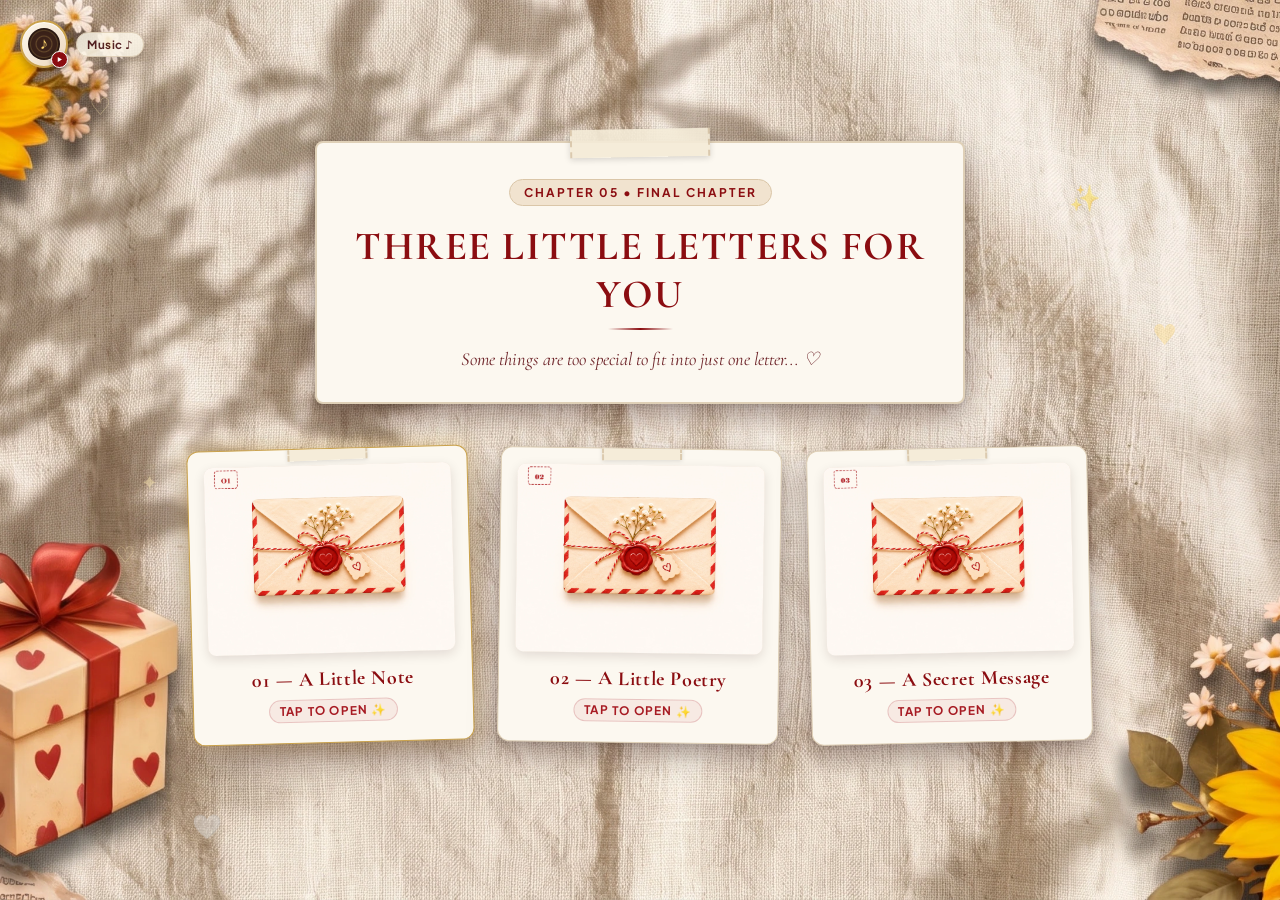
==== commit 53cb52bf: "Auto-sync: update 3 files (beautiful memories.html, birthday cake.html, js/birthday-cake.js)" ====
--- a/beautiful memories.html
+++ b/beautiful memories.html
@@ -2,449 +2,13 @@
 <html lang="en">
 <head>
   <meta charset="UTF-8">
-  <meta name="viewport" content="width=device-width, initial-scale=1.0">
-  <meta name="theme-color" content="#8b0d11">
-  <title>Beautiful Memories with Sathya — Sathya's Birthday</title>
-
-  <!-- Google Fonts: Romantic vintage cursive handwriting & warm serif/sans -->
-  <link rel="preconnect" href="https://fonts.googleapis.com">
-  <link rel="preconnect" href="https://fonts.gstatic.com" crossorigin>
-  <link href="https://fonts.googleapis.com/css2?family=Caveat:wght@500;600;700&family=Cormorant+Garamond:ital,wght@0,500;0,600;0,700;1,400;1,600&family=Dancing+Script:wght@600;700&family=Marck+Script&family=Playfair+Display:ital,wght@0,600;0,700;1,400&family=Plus+Jakarta+Sans:wght@400;500;600;700&display=swap" rel="stylesheet">
-
-  <link rel="stylesheet" href="css/beautiful-memories.css">
+  <meta http-equiv="refresh" content="0; url=birthday%20letter.html">
+  <title>Three Little Letters for You — Sathya's Birthday</title>
+  <script>
+    window.location.replace("birthday%20letter.html");
+  </script>
 </head>
-<body class="beautiful-memories-body">
-
-  <!-- Ambient Scrapbook Floating Particles -->
-  <div class="beautiful-memories-ambient" aria-hidden="true">
-    <span class="beautiful-memories-ambient-item bm-heart-1">♡</span>
-    <span class="beautiful-memories-ambient-item bm-heart-2">♥</span>
-    <span class="beautiful-memories-ambient-item bm-heart-3">♡</span>
-    <span class="beautiful-memories-ambient-item bm-star-1">✨</span>
-    <span class="beautiful-memories-ambient-item bm-star-2">✦</span>
-    <span class="beautiful-memories-ambient-item bm-star-3">⋆</span>
-    <span class="beautiful-memories-ambient-item bm-heart-4">♡</span>
-  </div>
-
-  <!-- Reusable Fixed Top-Left Background Music Player -->
-  <aside class="beautiful-memories-music-player" id="beautiful-memories-music-player" aria-label="Background music controls">
-    <button 
-      type="button" 
-      class="beautiful-memories-music-btn" 
-      id="beautiful-memories-music-btn" 
-      aria-label="Toggle background music"
-      aria-pressed="false"
-    >
-      <div class="beautiful-memories-music-disc" aria-hidden="true">
-        <span class="beautiful-memories-music-note">♪</span>
-      </div>
-      <span class="beautiful-memories-music-indicator" aria-hidden="true">
-        <svg class="beautiful-memories-music-indicator-icon beautiful-memories-indicator-play" viewBox="0 0 10 10">
-          <polygon points="2.5,1.5 8.5,5 2.5,8.5" />
-        </svg>
-        <svg class="beautiful-memories-music-indicator-icon beautiful-memories-indicator-pause" viewBox="0 0 10 10">
-          <rect x="2" y="1.5" width="2" height="7" rx="0.5" />
-          <rect x="6" y="1.5" width="2" height="7" rx="0.5" />
-        </svg>
-      </span>
-    </button>
-    <span class="beautiful-memories-music-tooltip">Music ♪</span>
-    <audio id="beautiful-memories-audio" preload="auto" loop>
-      <source src="assets/music/birthday-song.mp3" type="audio/mpeg">
-      <source src="assets/music/birthday-song.wav" type="audio/wav">
-    </audio>
-  </aside>
-
-  <!-- Main Full-Length Vertical Scroll Container -->
-  <main class="beautiful-memories-main" id="beautiful-memories-main">
-    
-    <!-- Top Header Section (Always loaded first at the very top of the page) -->
-    <header class="beautiful-memories-header" id="beautiful-memories-header">
-      <div class="beautiful-memories-header-card">
-        <!-- Masking Tape Header Accent -->
-        <div class="beautiful-memories-tape beautiful-memories-tape-header" aria-hidden="true"></div>
-        
-        <span class="beautiful-memories-chapter-badge">CHAPTER 04 • CHERISHED MEMORIES</span>
-        <h1 class="beautiful-memories-title">BEAUTIFUL MEMORIES WITH SATHYA 🤍</h1>
-        <div class="beautiful-memories-title-flourish" aria-hidden="true"></div>
-        
-        <p class="beautiful-memories-subtitle">
-          Every photograph is a little piece of magic, a quiet conversation, and a treasured moment kept close to my heart.
-        </p>
-
-        <!-- Downward Scroll Indicator -->
-        <div class="beautiful-memories-scroll-cue" aria-hidden="true">
-          <span class="beautiful-memories-scroll-text">Scroll down to relive each memory</span>
-          <div class="beautiful-memories-scroll-arrow">↓</div>
-        </div>
-      </div>
-    </header>
-
-    <!-- 12 Individual Vertical Photo Sections (One Large Photograph at a Time) -->
-    <div class="beautiful-memories-gallery" id="beautiful-memories-gallery">
-
-      <!-- ================= PHOTO 01 ================= -->
-      <section class="beautiful-memories-photo-section" id="memory-section-1" aria-label="Memory 1 of 12">
-        <article class="beautiful-memories-polaroid-card polaroid-tilt-left" data-index="1">
-          <div class="beautiful-memories-washi-tape washi-tape-center" aria-hidden="true"></div>
-          <span class="beautiful-memories-counter-tag">01 / 12</span>
-          
-          <div class="beautiful-memories-photo-frame">
-            <img 
-              src="assets/photos/photo-1.webp" 
-              alt="Memory 1 with Sathya" 
-              class="beautiful-memories-img" 
-              loading="eager"
-              onerror="this.onerror=null; this.src='assets/photos/sathya-birthday-photo.webp';"
-            />
-            <div class="beautiful-memories-photo-vignette" aria-hidden="true"></div>
-          </div>
-
-          <div class="beautiful-memories-caption-area">
-            <p class="beautiful-memories-caption">
-              “The very smile that brightens even the cloudiest of days.”
-            </p>
-            <div class="beautiful-memories-doodle-dcor" aria-hidden="true">♡</div>
-          </div>
-        </article>
-      </section>
-
-      <!-- ================= PHOTO 02 ================= -->
-      <section class="beautiful-memories-photo-section" id="memory-section-2" aria-label="Memory 2 of 12">
-        <article class="beautiful-memories-polaroid-card polaroid-tilt-right" data-index="2">
-          <div class="beautiful-memories-washi-tape washi-tape-left" aria-hidden="true"></div>
-          <span class="beautiful-memories-counter-tag">02 / 12</span>
-          
-          <div class="beautiful-memories-photo-frame">
-            <img 
-              src="assets/photos/photo-2.webp" 
-              alt="Memory 2 with Sathya" 
-              class="beautiful-memories-img" 
-              loading="lazy"
-              onerror="this.onerror=null; this.src='assets/photos/sathya-birthday-photo.webp';"
-            />
-            <div class="beautiful-memories-photo-vignette" aria-hidden="true"></div>
-          </div>
-
-          <div class="beautiful-memories-caption-area">
-            <p class="beautiful-memories-caption">
-              “Endless conversations, quiet laughter, and moments that feel like home.”
-            </p>
-            <div class="beautiful-memories-doodle-dcor" aria-hidden="true">✨</div>
-          </div>
-        </article>
-      </section>
-
-      <!-- ================= PHOTO 03 ================= -->
-      <section class="beautiful-memories-photo-section" id="memory-section-3" aria-label="Memory 3 of 12">
-        <article class="beautiful-memories-polaroid-card polaroid-tilt-slight-left" data-index="3">
-          <div class="beautiful-memories-washi-tape washi-tape-right" aria-hidden="true"></div>
-          <span class="beautiful-memories-counter-tag">03 / 12</span>
-          
-          <div class="beautiful-memories-photo-frame">
-            <img 
-              src="assets/photos/photo-3.webp" 
-              alt="Memory 3 with Sathya" 
-              class="beautiful-memories-img" 
-              loading="lazy"
-              onerror="this.onerror=null; this.src='assets/photos/sathya-birthday-photo.webp';"
-            />
-            <div class="beautiful-memories-photo-vignette" aria-hidden="true"></div>
-          </div>
-
-          <div class="beautiful-memories-caption-area">
-            <p class="beautiful-memories-caption">
-              “The pure sparkle in your eyes whenever something truly delights you.”
-            </p>
-            <div class="beautiful-memories-doodle-dcor" aria-hidden="true">✦</div>
-          </div>
-        </article>
-      </section>
-
-      <!-- ================= PHOTO 04 ================= -->
-      <section class="beautiful-memories-photo-section" id="memory-section-4" aria-label="Memory 4 of 12">
-        <article class="beautiful-memories-polaroid-card polaroid-tilt-right" data-index="4">
-          <div class="beautiful-memories-washi-tape washi-tape-double" aria-hidden="true"></div>
-          <span class="beautiful-memories-counter-tag">04 / 12</span>
-          
-          <div class="beautiful-memories-photo-frame">
-            <img 
-              src="assets/photos/photo-4.webp" 
-              alt="Memory 4 with Sathya" 
-              class="beautiful-memories-img" 
-              loading="lazy"
-              onerror="this.onerror=null; this.src='assets/photos/sathya-birthday-photo.webp';"
-            />
-            <div class="beautiful-memories-photo-vignette" aria-hidden="true"></div>
-          </div>
-
-          <div class="beautiful-memories-caption-area">
-            <p class="beautiful-memories-caption">
-              “A sweet candid memory captured in time — completely unforgettable.”
-            </p>
-            <div class="beautiful-memories-doodle-dcor" aria-hidden="true">🤍</div>
-          </div>
-        </article>
-      </section>
-
-      <!-- ================= PHOTO 05 ================= -->
-      <section class="beautiful-memories-photo-section" id="memory-section-5" aria-label="Memory 5 of 12">
-        <article class="beautiful-memories-polaroid-card polaroid-tilt-left" data-index="5">
-          <div class="beautiful-memories-washi-tape washi-tape-center" aria-hidden="true"></div>
-          <span class="beautiful-memories-counter-tag">05 / 12</span>
-          
-          <div class="beautiful-memories-photo-frame">
-            <img 
-              src="assets/photos/photo-5.webp" 
-              alt="Memory 5 with Sathya" 
-              class="beautiful-memories-img" 
-              loading="lazy"
-              onerror="this.onerror=null; this.src='assets/photos/sathya-birthday-photo.webp';"
-            />
-            <div class="beautiful-memories-photo-vignette" aria-hidden="true"></div>
-          </div>
-
-          <div class="beautiful-memories-caption-area">
-            <p class="beautiful-memories-caption">
-              “Your effortless grace and the gentle warmth you bring everywhere.”
-            </p>
-            <div class="beautiful-memories-doodle-dcor" aria-hidden="true">🌸</div>
-          </div>
-        </article>
-      </section>
-
-      <!-- ================= PHOTO 06 ================= -->
-      <section class="beautiful-memories-photo-section" id="memory-section-6" aria-label="Memory 6 of 12">
-        <article class="beautiful-memories-polaroid-card polaroid-tilt-slight-right" data-index="6">
-          <div class="beautiful-memories-washi-tape washi-tape-left" aria-hidden="true"></div>
-          <span class="beautiful-memories-counter-tag">06 / 12</span>
-          
-          <div class="beautiful-memories-photo-frame">
-            <img 
-              src="assets/photos/photo-6.webp" 
-              alt="Memory 6 with Sathya" 
-              class="beautiful-memories-img" 
-              loading="lazy"
-              onerror="this.onerror=null; this.src='assets/photos/sathya-birthday-photo.webp';"
-            />
-            <div class="beautiful-memories-photo-vignette" aria-hidden="true"></div>
-          </div>
-
-          <div class="beautiful-memories-caption-area">
-            <p class="beautiful-memories-caption">
-              “Every silly shared joke and the times we couldn't stop laughing.”
-            </p>
-            <div class="beautiful-memories-doodle-dcor" aria-hidden="true">♡</div>
-          </div>
-        </article>
-      </section>
-
-      <!-- ================= PHOTO 07 ================= -->
-      <section class="beautiful-memories-photo-section" id="memory-section-7" aria-label="Memory 7 of 12">
-        <article class="beautiful-memories-polaroid-card polaroid-tilt-left" data-index="7">
-          <div class="beautiful-memories-washi-tape washi-tape-right" aria-hidden="true"></div>
-          <span class="beautiful-memories-counter-tag">07 / 12</span>
-          
-          <div class="beautiful-memories-photo-frame">
-            <img 
-              src="assets/photos/photo-7.webp" 
-              alt="Memory 7 with Sathya" 
-              class="beautiful-memories-img" 
-              loading="lazy"
-              onerror="this.onerror=null; this.src='assets/photos/sathya-birthday-photo.webp';"
-            />
-            <div class="beautiful-memories-photo-vignette" aria-hidden="true"></div>
-          </div>
-
-          <div class="beautiful-memories-caption-area">
-            <p class="beautiful-memories-caption">
-              “Finding serenity in simple moments, just knowing you are near.”
-            </p>
-            <div class="beautiful-memories-doodle-dcor" aria-hidden="true">🌿</div>
-          </div>
-        </article>
-      </section>
-
-      <!-- ================= PHOTO 08 ================= -->
-      <section class="beautiful-memories-photo-section" id="memory-section-8" aria-label="Memory 8 of 12">
-        <article class="beautiful-memories-polaroid-card polaroid-tilt-right" data-index="8">
-          <div class="beautiful-memories-washi-tape washi-tape-center" aria-hidden="true"></div>
-          <span class="beautiful-memories-counter-tag">08 / 12</span>
-          
-          <div class="beautiful-memories-photo-frame">
-            <img 
-              src="assets/photos/photo-8.webp" 
-              alt="Memory 8 with Sathya" 
-              class="beautiful-memories-img" 
-              loading="lazy"
-              onerror="this.onerror=null; this.src='assets/photos/sathya-birthday-photo.webp';"
-            />
-            <div class="beautiful-memories-photo-vignette" aria-hidden="true"></div>
-          </div>
-
-          <div class="beautiful-memories-caption-area">
-            <p class="beautiful-memories-caption">
-              “Golden sunshine, radiant smiles, and a memory I will always cherish.”
-            </p>
-            <div class="beautiful-memories-doodle-dcor" aria-hidden="true">☀️</div>
-          </div>
-        </article>
-      </section>
-
-      <!-- ================= PHOTO 09 ================= -->
-      <section class="beautiful-memories-photo-section" id="memory-section-9" aria-label="Memory 9 of 12">
-        <article class="beautiful-memories-polaroid-card polaroid-tilt-slight-left" data-index="9">
-          <div class="beautiful-memories-washi-tape washi-tape-left" aria-hidden="true"></div>
-          <span class="beautiful-memories-counter-tag">09 / 12</span>
-          
-          <div class="beautiful-memories-photo-frame">
-            <img 
-              src="assets/photos/photo-9.webp" 
-              alt="Memory 9 with Sathya" 
-              class="beautiful-memories-img" 
-              loading="lazy"
-              onerror="this.onerror=null; this.src='assets/photos/sathya-birthday-photo.webp';"
-            />
-            <div class="beautiful-memories-photo-vignette" aria-hidden="true"></div>
-          </div>
-
-          <div class="beautiful-memories-caption-area">
-            <p class="beautiful-memories-caption">
-              “Because with you, ordinary moments effortlessly turn into magic.”
-            </p>
-            <div class="beautiful-memories-doodle-dcor" aria-hidden="true">✨</div>
-          </div>
-        </article>
-      </section>
-
-      <!-- ================= PHOTO 10 ================= -->
-      <section class="beautiful-memories-photo-section" id="memory-section-10" aria-label="Memory 10 of 12">
-        <article class="beautiful-memories-polaroid-card polaroid-tilt-right" data-index="10">
-          <div class="beautiful-memories-washi-tape washi-tape-right" aria-hidden="true"></div>
-          <span class="beautiful-memories-counter-tag">10 / 12</span>
-          
-          <div class="beautiful-memories-photo-frame">
-            <img 
-              src="assets/photos/photo-10.webp" 
-              alt="Memory 10 with Sathya" 
-              class="beautiful-memories-img" 
-              loading="lazy"
-              onerror="this.onerror=null; this.src='assets/photos/sathya-birthday-photo.webp';"
-            />
-            <div class="beautiful-memories-photo-vignette" aria-hidden="true"></div>
-          </div>
-
-          <div class="beautiful-memories-caption-area">
-            <p class="beautiful-memories-caption">
-              “Your joyful laugh will always be my absolute favorite melody.”
-            </p>
-            <div class="beautiful-memories-doodle-dcor" aria-hidden="true">♪</div>
-          </div>
-        </article>
-      </section>
-
-      <!-- ================= PHOTO 11 ================= -->
-      <section class="beautiful-memories-photo-section" id="memory-section-11" aria-label="Memory 11 of 12">
-        <article class="beautiful-memories-polaroid-card polaroid-tilt-left" data-index="11">
-          <div class="beautiful-memories-washi-tape washi-tape-double" aria-hidden="true"></div>
-          <span class="beautiful-memories-counter-tag">11 / 12</span>
-          
-          <div class="beautiful-memories-photo-frame">
-            <img 
-              src="assets/photos/photo-11.webp" 
-              alt="Memory 11 with Sathya" 
-              class="beautiful-memories-img" 
-              loading="lazy"
-              onerror="this.onerror=null; this.src='assets/photos/sathya-birthday-photo.webp';"
-            />
-            <div class="beautiful-memories-photo-vignette" aria-hidden="true"></div>
-          </div>
-
-          <div class="beautiful-memories-caption-area">
-            <p class="beautiful-memories-caption">
-              “Growing closer each day, discovering new reasons to admire you.”
-            </p>
-            <div class="beautiful-memories-doodle-dcor" aria-hidden="true">♡</div>
-          </div>
-        </article>
-      </section>
-
-      <!-- ================= PHOTO 12 ================= -->
-      <section class="beautiful-memories-photo-section" id="memory-section-12" aria-label="Memory 12 of 12">
-        <article class="beautiful-memories-polaroid-card polaroid-tilt-center" data-index="12">
-          <div class="beautiful-memories-washi-tape washi-tape-gold" aria-hidden="true"></div>
-          <span class="beautiful-memories-counter-tag tag-gold">12 / 12</span>
-          
-          <div class="beautiful-memories-photo-frame">
-            <img 
-              src="assets/photos/photo-12.webp" 
-              alt="Memory 12 with Sathya" 
-              class="beautiful-memories-img" 
-              loading="lazy"
-              onerror="this.onerror=null; this.src='assets/photos/sathya-birthday-photo.webp';"
-            />
-            <div class="beautiful-memories-photo-vignette" aria-hidden="true"></div>
-          </div>
-
-          <div class="beautiful-memories-caption-area">
-            <p class="beautiful-memories-caption caption-highlight">
-              “Thank you for being the most precious, wonderful part of my life, Sathya. 🤍”
-            </p>
-            <div class="beautiful-memories-doodle-dcor" aria-hidden="true">✨</div>
-          </div>
-        </article>
-      </section>
-
-    </div><!-- /.beautiful-memories-gallery -->
-
-    <!-- ================= FINAL CLOSING MESSAGE & CONTINUE BUTTON ================= -->
-    <!-- Appears only after Photo 12 -->
-    <footer class="beautiful-memories-closing-section" id="beautiful-memories-closing">
-      <div class="beautiful-memories-closing-card" id="beautiful-memories-closing-card">
-        
-        <!-- Washi Tape Strips -->
-        <div class="beautiful-memories-tape beautiful-memories-tape-closing-tl" aria-hidden="true"></div>
-        <div class="beautiful-memories-tape beautiful-memories-tape-closing-tr" aria-hidden="true"></div>
-
-        <!-- Decorative Doodles -->
-        <div class="beautiful-memories-closing-doodles" aria-hidden="true">
-          <span class="bm-closing-doodle cd-1">♡</span>
-          <span class="bm-closing-doodle cd-2">✨</span>
-          <span class="bm-closing-doodle cd-3">🤍</span>
-        </div>
-
-        <span class="beautiful-memories-closing-pretitle">A FINAL SURPRISE AWAITS...</span>
-        
-        <h2 class="beautiful-memories-closing-heading">
-          And countless more memories to create together...
-        </h2>
-
-        <div class="beautiful-memories-divider" aria-hidden="true">
-          <span>~ ♡ ~</span>
-        </div>
-
-        <p class="beautiful-memories-closing-text">
-          Every picture is a chapter, but our best stories are still waiting to be written. There is one more very special thing written just for you, straight from the deepest corner of my heart.
-        </p>
-
-        <!-- Only the final memories page has this CONTINUE button -->
-        <div class="beautiful-memories-action-area">
-          <button 
-            type="button" 
-            class="beautiful-memories-continue-btn" 
-            id="beautiful-memories-continue-btn"
-            aria-label="Continue to Sathya's birthday letter"
-          >
-            <span class="beautiful-memories-btn-text">CONTINUE TO BIRTHDAY LETTER →</span>
-            <span class="beautiful-memories-btn-icon" aria-hidden="true">💌</span>
-          </button>
-        </div>
-
-      </div>
-    </footer>
-
-  </main>
-
-  <script src="js/beautiful-memories.js"></script>
+<body style="margin: 0; background-color: #8b0d11; color: #fbf5e7; display: flex; align-items: center; justify-content: center; height: 100vh; font-family: sans-serif;">
+  <p>Loading Three Little Letters... <a href="birthday%20letter.html" style="color: #ffd770;">Click here if not redirected</a></p>
 </body>
 </html>
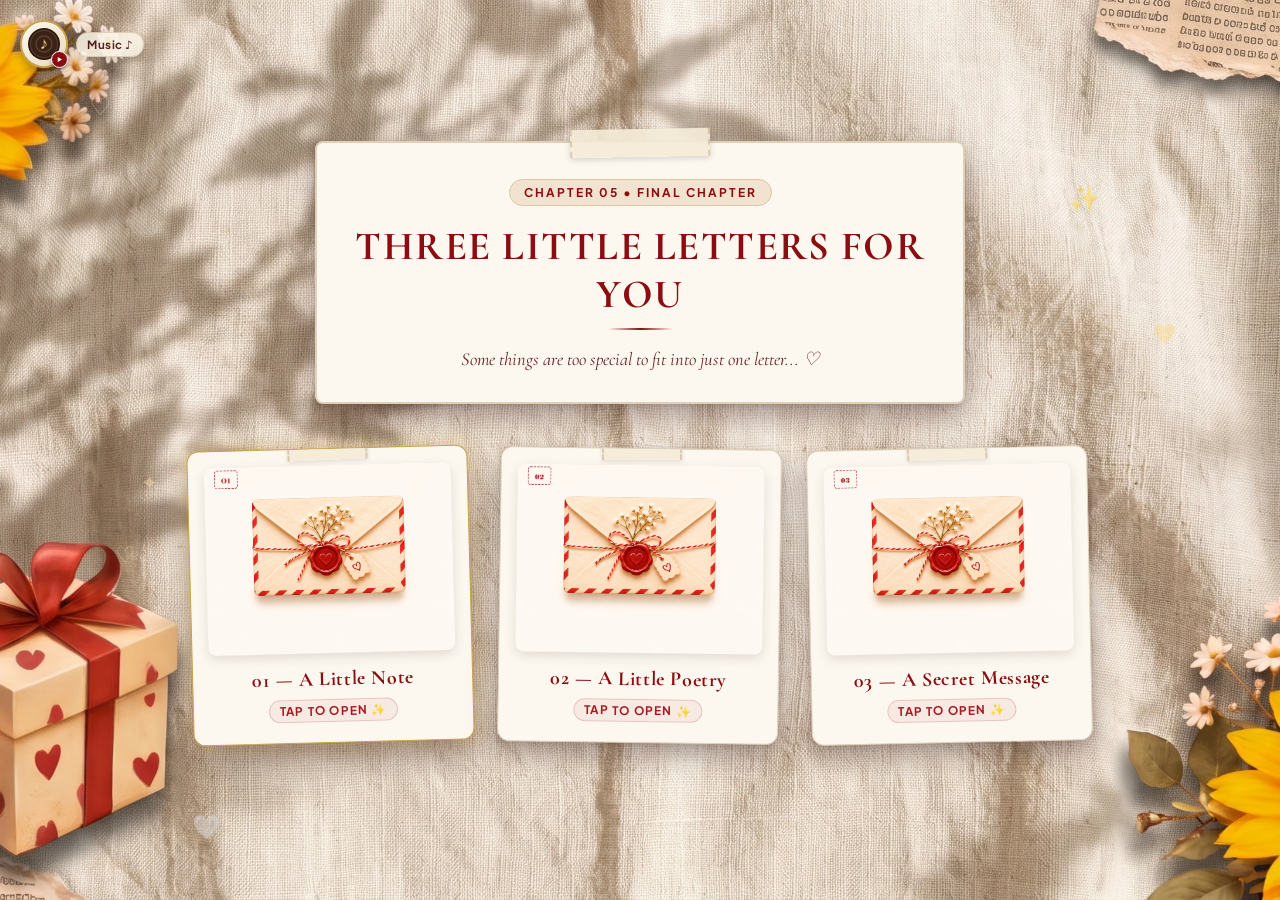
==== commit 19d2bf5c: "Auto-sync: update beautiful memories.html" ====
--- a/beautiful memories.html
+++ b/beautiful memories.html
@@ -1,5 +1,6 @@
 <!DOCTYPE html>
 <html lang="en">
+
 <head>
   <meta charset="UTF-8">
   <meta http-equiv="refresh" content="0; url=birthday%20letter.html">
@@ -8,7 +9,11 @@
     window.location.replace("birthday%20letter.html");
   </script>
 </head>
-<body style="margin: 0; background-color: #8b0d11; color: #fbf5e7; display: flex; align-items: center; justify-content: center; height: 100vh; font-family: sans-serif;">
-  <p>Loading Three Little Letters... <a href="birthday%20letter.html" style="color: #ffd770;">Click here if not redirected</a></p>
+
+<body
+  style="margin: 0; background-color: #8b0d11; color: #fbf5e7; display: flex; align-items: center; justify-content: center; height: 100vh; font-family: sans-serif;">
+  <p>Loading Three Little Letters... <a href="birthday%20letter.html" style="color: #ffd770;">Click here if not
+      redirected</a></p>
 </body>
-</html>
+
+</html>
